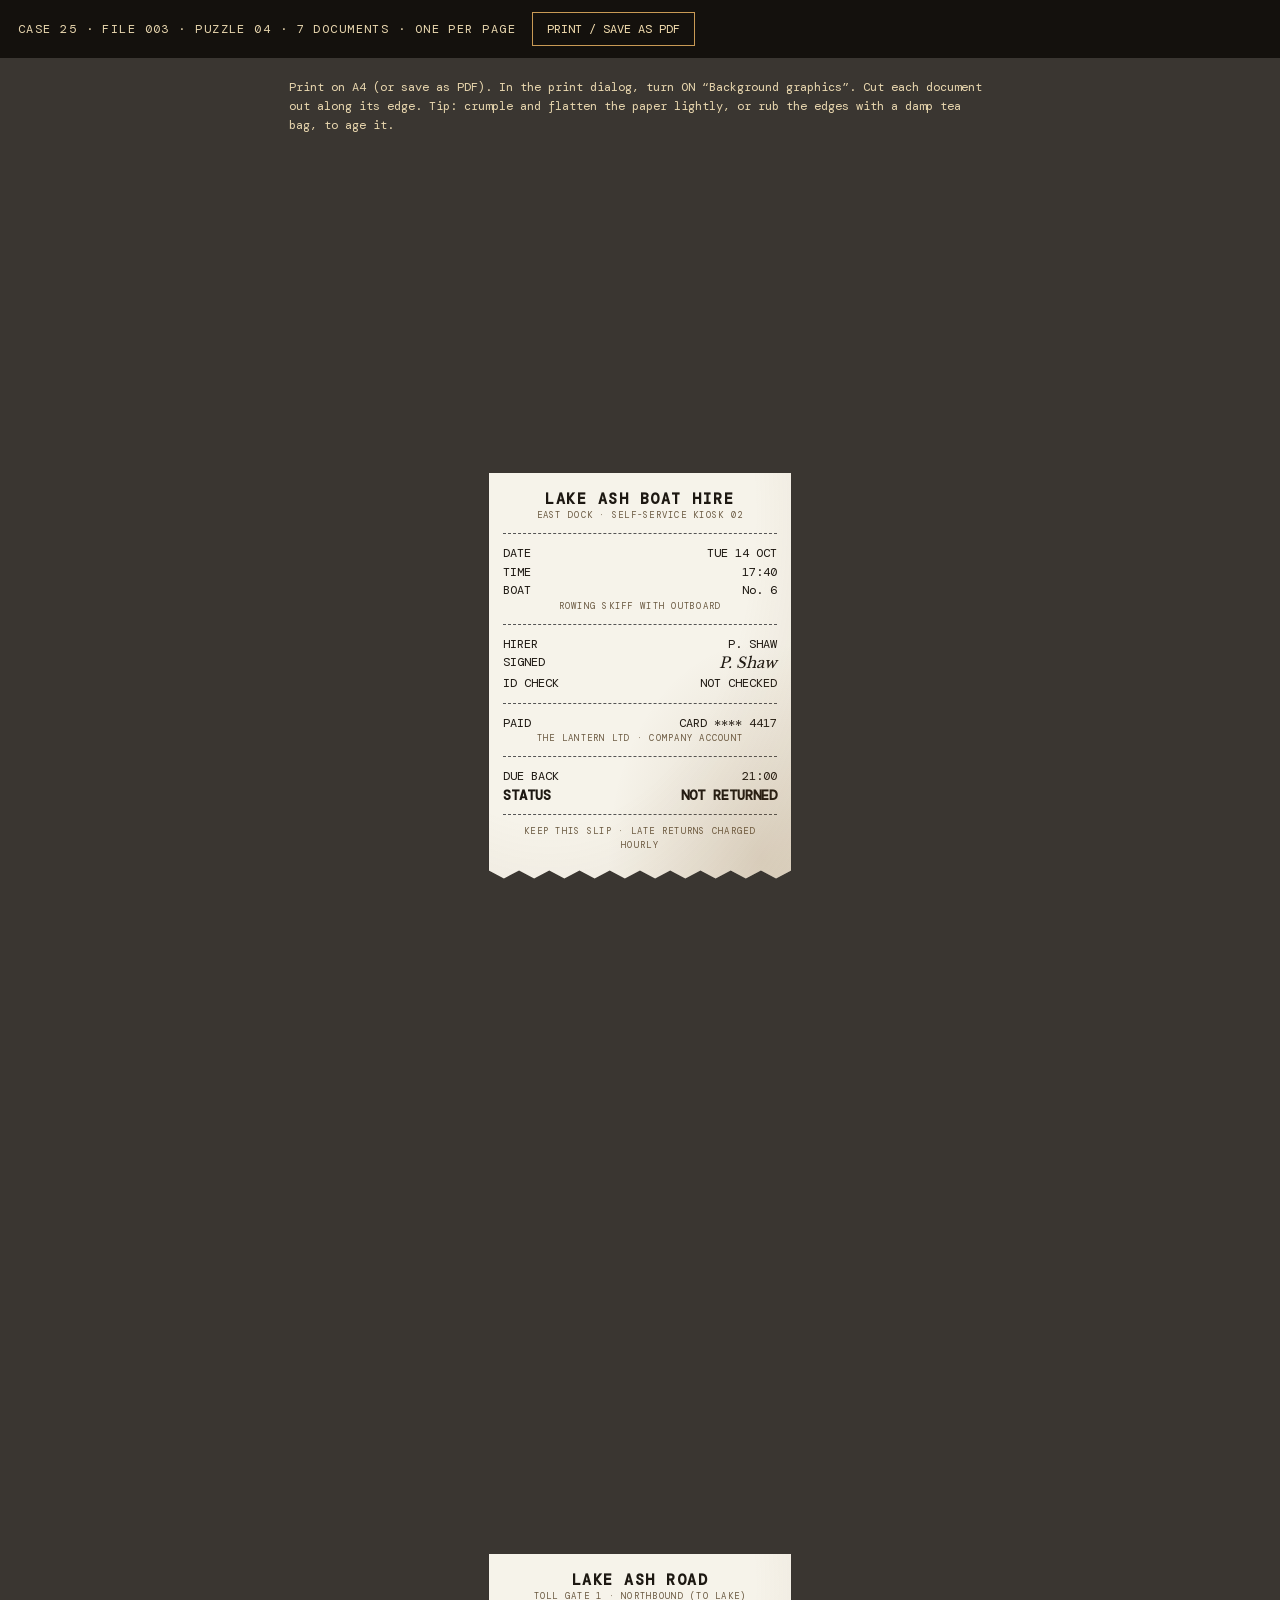
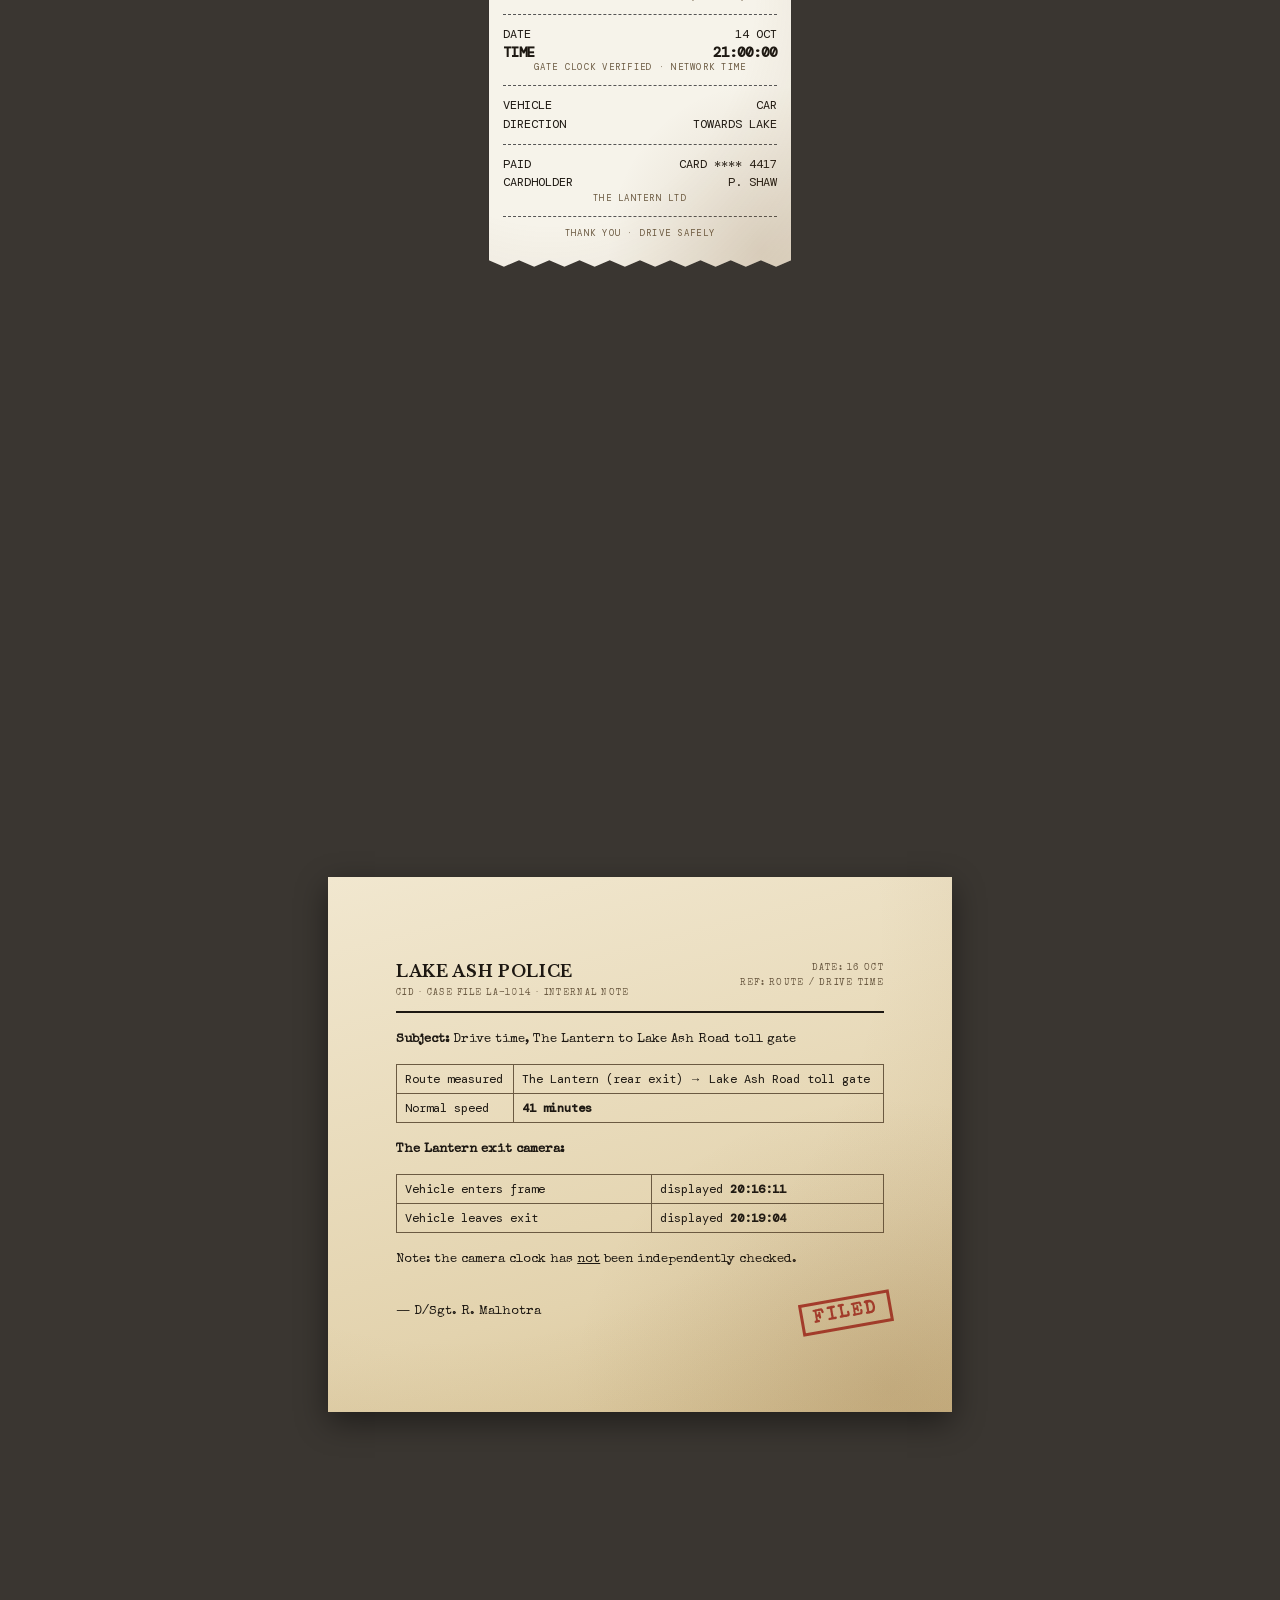
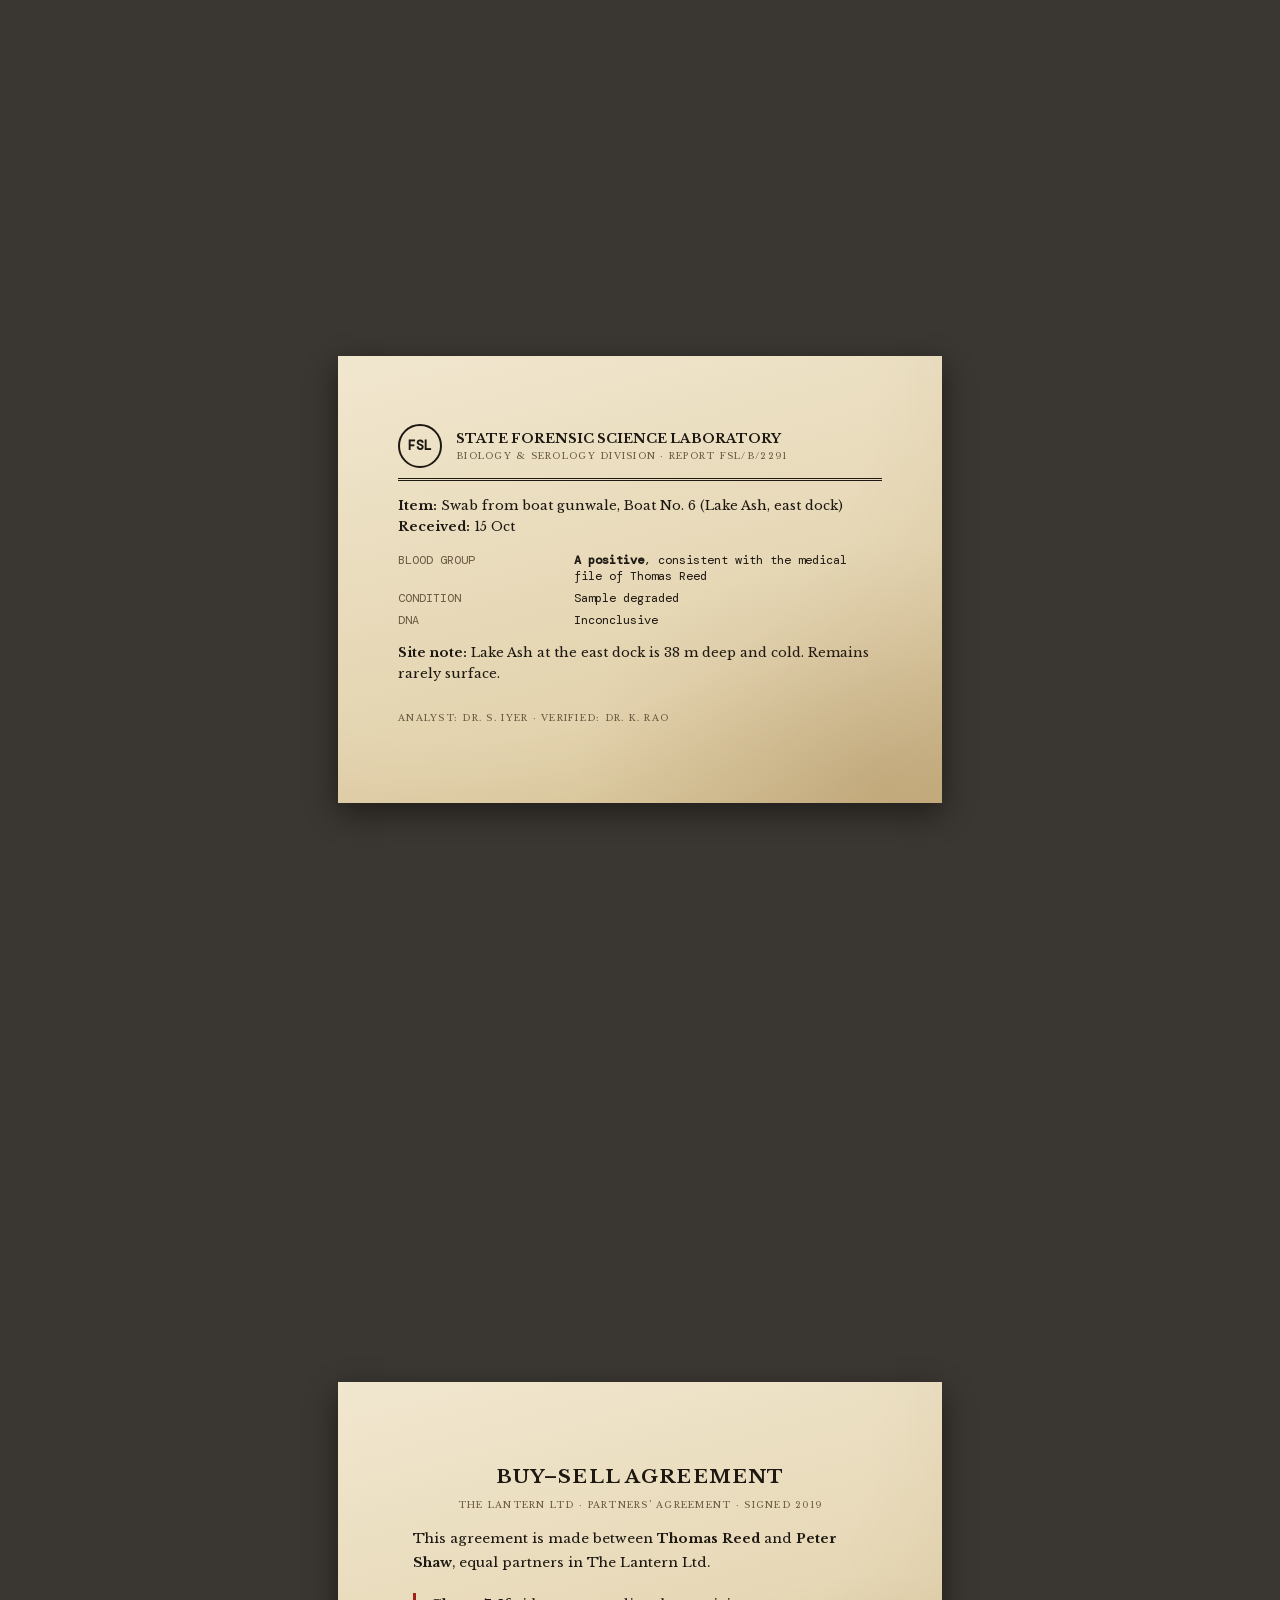
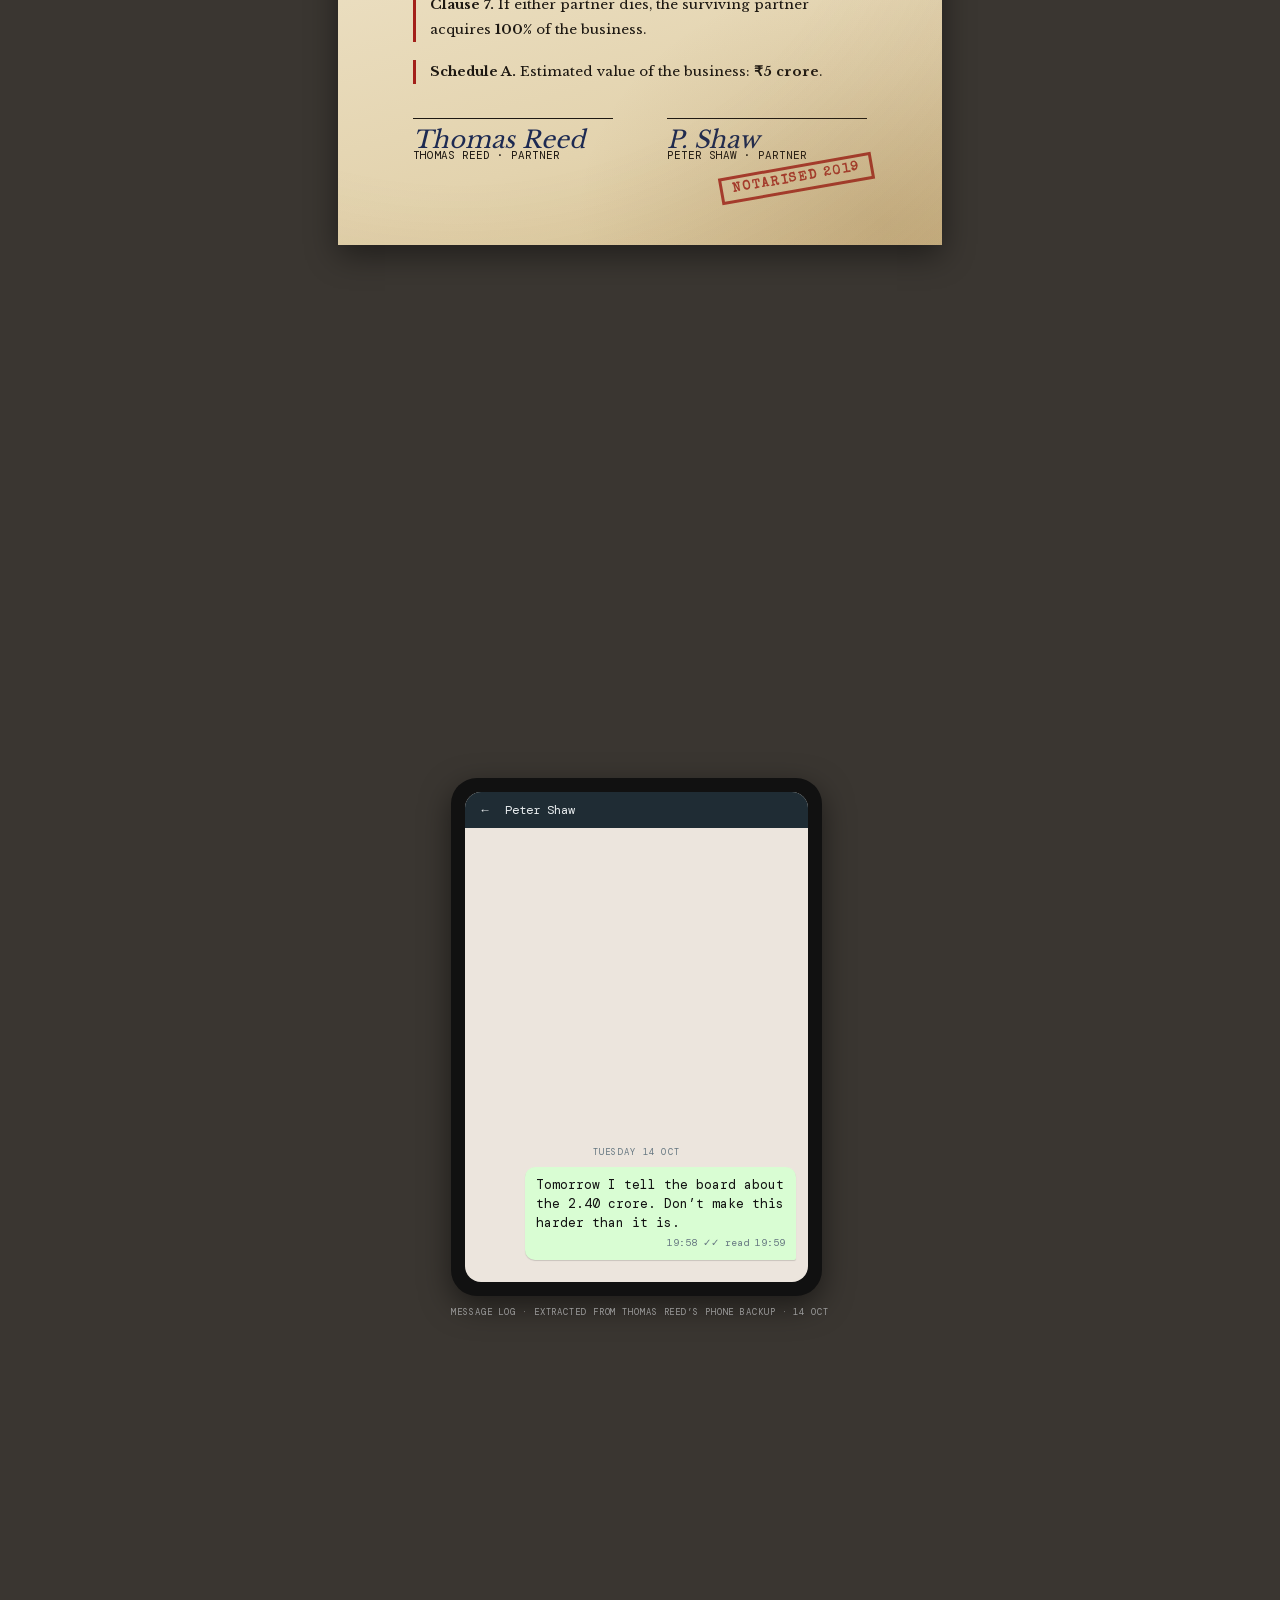
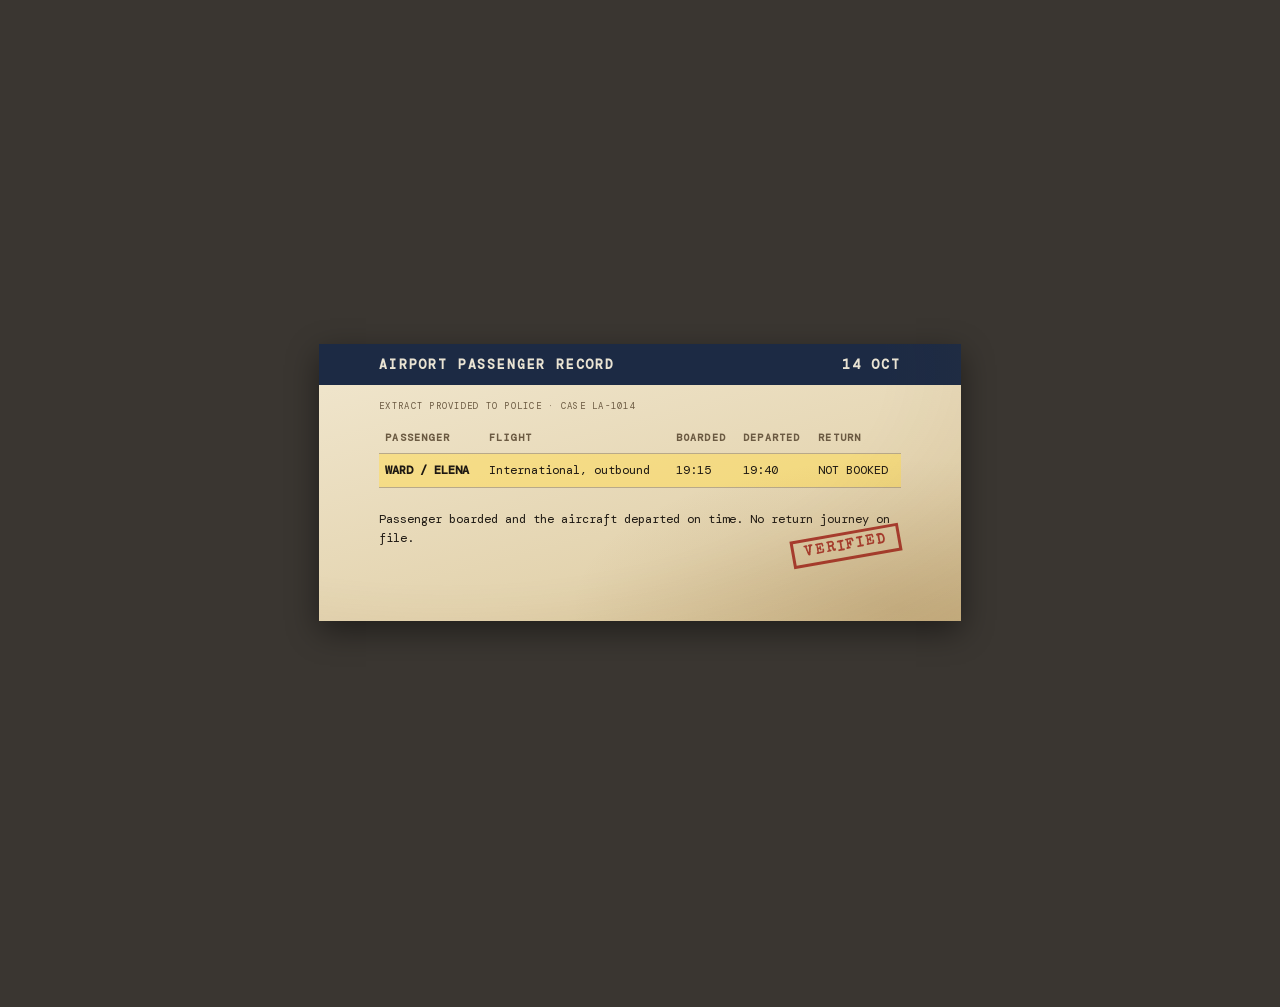
==== print/puzzle4-documents.html @ 9e9d86aa "Printable Puzzle 4 documents Co-Authored-By: Claude Opus 5.5 <noreply@anthropic.com>" ====
<!doctype html>
<html lang="en"><head><meta charset="utf-8"><meta name="viewport" content="width=device-width,initial-scale=1">
<title>Puzzle 4 Documents</title>
<link rel="stylesheet" href="../assets/fonts/fonts.css">
<style>
@page{size:A4;margin:12mm}
*{box-sizing:border-box}
html,body{margin:0;background:#3a3631;-webkit-print-color-adjust:exact;print-color-adjust:exact}
body{font-family:'DM Mono',monospace;color:#1d1812}
.bar{position:sticky;top:0;z-index:5;padding:12px 18px;background:#14110d;color:#e8d6ae;font:12px 'DM Mono';letter-spacing:.12em;display:flex;gap:16px;align-items:center;flex-wrap:wrap}
.bar button{padding:8px 14px;border:1px solid #c99a55;background:none;color:#f2dcae;font:inherit;cursor:pointer}
.page{width:186mm;min-height:270mm;margin:14px auto;display:grid;place-items:center;page-break-after:always;break-after:page}
.paper{position:relative;background:linear-gradient(165deg,#f1e7cf,#e3d3ae 70%,#d8c497);box-shadow:0 10px 30px rgba(0,0,0,.45);color:#1d1812}
.paper:after{content:'';position:absolute;inset:0;pointer-events:none;background:radial-gradient(ellipse at 20% 10%,transparent 60%,rgba(120,80,30,.12)),radial-gradient(ellipse at 90% 95%,rgba(110,70,20,.15),transparent 40%)}
.stamp{position:absolute;border:3px solid #a3201a;color:#a3201a;font:700 18px 'Special Elite';letter-spacing:.14em;padding:4px 10px;transform:rotate(-10deg);opacity:.85}
.tiny{font-size:9px;letter-spacing:.14em;color:#6b5a42}
/* 1 boat hire: thermal kiosk receipt */
.thermal{width:80mm;padding:16px 14px 26px;background:#f6f3ea;font:12px/1.55 'DM Mono';clip-path:polygon(0 0,100% 0,100% 98%,95% 100%,90% 98%,85% 100%,80% 98%,75% 100%,70% 98%,65% 100%,60% 98%,55% 100%,50% 98%,45% 100%,40% 98%,35% 100%,30% 98%,25% 100%,20% 98%,15% 100%,10% 98%,5% 100%,0 98%)}
.thermal h2{margin:0;text-align:center;font:700 15px 'DM Mono';letter-spacing:.1em}
.thermal .c{text-align:center}.thermal hr{border:0;border-top:1px dashed #555;margin:10px 0}
.thermal .row{display:flex;justify-content:space-between;gap:10px}.thermal .big{font:700 14px 'DM Mono'}
/* 3 police note */
.memo{width:165mm;padding:22mm 18mm 20mm;font:13px/1.7 'Special Elite'}
.memo header{display:flex;justify-content:space-between;align-items:flex-start;border-bottom:2px solid #1d1812;padding-bottom:10px;margin-bottom:16px}
.memo header b{font:700 16px 'Libre Baskerville';letter-spacing:.04em}
.memo table{width:100%;border-collapse:collapse;margin:10px 0 16px;font:12px 'DM Mono'}
.memo td{border:1px solid #6b5a42;padding:6px 8px}
/* 4 lab */
.lab{width:160mm;padding:18mm 16mm;font:13px/1.65 'Libre Baskerville'}
.lab .head{display:flex;gap:14px;align-items:center;border-bottom:3px double #1d1812;padding-bottom:10px;margin-bottom:14px}
.lab .logo{width:44px;height:44px;border-radius:50%;border:2px solid #1d1812;display:grid;place-items:center;font:700 13px 'DM Mono'}
.lab dl{display:grid;grid-template-columns:44mm 1fr;gap:6px 10px;margin:14px 0;font:12px 'DM Mono'}
.lab dt{color:#6b5a42}.lab dd{margin:0}
/* 5 agreement */
.legal{width:160mm;padding:22mm 20mm;font:13.5px/1.8 'Libre Baskerville'}
.legal h1{text-align:center;font:700 19px 'Libre Baskerville';letter-spacing:.06em;margin:0 0 4px}
.legal .clause{margin:18px 0;padding-left:14px;border-left:3px solid #a3201a}
.legal .sig{display:flex;justify-content:space-between;margin-top:34px}
.legal .sig>div{width:44%;border-top:1px solid #1d1812;padding-top:6px;font:11px 'DM Mono'}
.legal .hand{font:italic 24px 'Libre Baskerville';color:#1d2a52;margin-bottom:-6px}
/* 6 message log */
.phone{width:98mm;padding:14px;background:#111;border-radius:26px;box-shadow:0 10px 30px rgba(0,0,0,.5)}
.screen{background:#ece5dd;border-radius:16px;overflow:hidden;font:13px/1.45 'DM Mono';color:#111}
.screen .top{background:#1f2c34;color:#e9edef;padding:10px 14px;font:12px 'DM Mono'}
.screen .chat{padding:16px 12px 22px;min-height:120mm;display:flex;flex-direction:column;justify-content:flex-end;gap:8px}
.bubble{align-self:flex-end;max-width:85%;background:#d9fdd3;padding:9px 11px;border-radius:10px 10px 2px 10px;box-shadow:0 1px 1px rgba(0,0,0,.15)}
.bubble small{display:block;text-align:right;color:#667781;font-size:10px;margin-top:4px}
.export{margin-top:10px;color:#9a9a9a;font:9px 'DM Mono';text-align:center;letter-spacing:.1em}
/* 7 travel */
.manifest{width:170mm;padding:16mm;font:12px/1.6 'DM Mono'}
.manifest header{display:flex;justify-content:space-between;align-items:center;background:#1c2a44;color:#e9e3d3;margin:-16mm -16mm 14px;padding:12px 16mm;font:700 13px 'DM Mono';letter-spacing:.14em}
.manifest table{width:100%;border-collapse:collapse}
.manifest th,.manifest td{text-align:left;padding:7px 6px;border-bottom:1px solid #b8a98a}
.manifest th{font-size:10px;letter-spacing:.12em;color:#6b5a42}
.hl{background:rgba(255,220,90,.55)}
.note{margin:20px auto 30px;width:186mm;color:#e8d6ae;font:12px/1.6 'DM Mono'}
@media print{.bar,.note{display:none}body{background:none}.page{margin:0;min-height:auto;height:270mm}.paper{box-shadow:none;outline:1px solid #cdbb90}.phone{box-shadow:none}}
</style></head><body>
<div class="bar">CASE 25 · FILE 003 · PUZZLE 04 · 7 DOCUMENTS · ONE PER PAGE <button onclick="print()">PRINT / SAVE AS PDF</button></div>
<p class="note">Print on A4 (or save as PDF). In the print dialog, turn ON “Background graphics”. Cut each document out along its edge. Tip: crumple and flatten the paper lightly, or rub the edges with a damp tea bag, to age it.</p>

<!-- 1 -->
<section class="page"><div class="paper thermal">
<h2>LAKE ASH BOAT HIRE</h2><div class="c tiny">EAST DOCK · SELF-SERVICE KIOSK 02</div><hr>
<div class="row"><span>DATE</span><span>TUE 14 OCT</span></div><div class="row"><span>TIME</span><span>17:40</span></div>
<div class="row"><span>BOAT</span><span>No. 6</span></div><div class="c tiny">ROWING SKIFF WITH OUTBOARD</div><hr>
<div class="row"><span>HIRER</span><span>P. SHAW</span></div><div class="row"><span>SIGNED</span><span><i style="font:italic 15px 'Libre Baskerville'">P. Shaw</i></span></div>
<div class="row"><span>ID CHECK</span><span>NOT CHECKED</span></div><hr>
<div class="row"><span>PAID</span><span>CARD **** 4417</span></div><div class="c tiny">THE LANTERN LTD · COMPANY ACCOUNT</div><hr>
<div class="row"><span>DUE BACK</span><span>21:00</span></div>
<div class="row big"><span>STATUS</span><span>NOT RETURNED</span></div><hr>
<div class="c tiny">KEEP THIS SLIP · LATE RETURNS CHARGED HOURLY</div>
</div></section>

<!-- 2 -->
<section class="page"><div class="paper thermal">
<h2>LAKE ASH ROAD</h2><div class="c tiny">TOLL GATE 1 · NORTHBOUND (TO LAKE)</div><hr>
<div class="row"><span>DATE</span><span>14 OCT</span></div><div class="row big"><span>TIME</span><span>21:00:00</span></div>
<div class="c tiny">GATE CLOCK VERIFIED · NETWORK TIME</div><hr>
<div class="row"><span>VEHICLE</span><span>CAR</span></div><div class="row"><span>DIRECTION</span><span>TOWARDS LAKE</span></div><hr>
<div class="row"><span>PAID</span><span>CARD **** 4417</span></div><div class="row"><span>CARDHOLDER</span><span>P. SHAW</span></div><div class="c tiny">THE LANTERN LTD</div><hr>
<div class="c tiny">THANK YOU · DRIVE SAFELY</div>
</div></section>

<!-- 3 -->
<section class="page"><div class="paper memo">
<header><div><b>LAKE ASH POLICE</b><div class="tiny">CID · CASE FILE LA-1014 · INTERNAL NOTE</div></div><div class="tiny" style="text-align:right">DATE: 16 OCT<br>REF: ROUTE / DRIVE TIME</div></header>
<p><b>Subject:</b> Drive time, The Lantern to Lake Ash Road toll gate</p>
<table><tr><td>Route measured</td><td>The Lantern (rear exit) → Lake Ash Road toll gate</td></tr><tr><td>Normal speed</td><td><b>41 minutes</b></td></tr></table>
<p><b>The Lantern exit camera:</b></p>
<table><tr><td>Vehicle enters frame</td><td>displayed <b>20:16:11</b></td></tr><tr><td>Vehicle leaves exit</td><td>displayed <b>20:19:04</b></td></tr></table>
<p>Note: the camera clock has <u>not</u> been independently checked.</p>
<p style="margin-top:30px">— D/Sgt. R. Malhotra</p>
<div class="stamp" style="right:16mm;bottom:22mm">FILED</div>
</div></section>

<!-- 4 -->
<section class="page"><div class="paper lab">
<div class="head"><div class="logo">FSL</div><div><b>STATE FORENSIC SCIENCE LABORATORY</b><div class="tiny">BIOLOGY &amp; SEROLOGY DIVISION · REPORT FSL/B/2291</div></div></div>
<p><b>Item:</b> Swab from boat gunwale, Boat No. 6 (Lake Ash, east dock)<br><b>Received:</b> 15 Oct</p>
<dl><dt>BLOOD GROUP</dt><dd><b>A positive</b>, consistent with the medical file of Thomas Reed</dd><dt>CONDITION</dt><dd>Sample degraded</dd><dt>DNA</dt><dd>Inconclusive</dd></dl>
<p><b>Site note:</b> Lake Ash at the east dock is 38 m deep and cold. Remains rarely surface.</p>
<p style="margin-top:26px" class="tiny">ANALYST: DR. S. IYER · VERIFIED: DR. K. RAO</p>
</div></section>

<!-- 5 -->
<section class="page"><div class="paper legal">
<h1>BUY–SELL AGREEMENT</h1><p style="text-align:center" class="tiny">THE LANTERN LTD · PARTNERS’ AGREEMENT · SIGNED 2019</p>
<p>This agreement is made between <b>Thomas Reed</b> and <b>Peter Shaw</b>, equal partners in The Lantern Ltd.</p>
<div class="clause"><b>Clause 7.</b> If either partner dies, the surviving partner acquires <b>100%</b> of the business.</div>
<div class="clause"><b>Schedule A.</b> Estimated value of the business: <b>₹5 crore</b>.</div>
<div class="sig"><div><div class="hand">Thomas Reed</div>THOMAS REED · PARTNER</div><div><div class="hand">P. Shaw</div>PETER SHAW · PARTNER</div></div>
<div class="stamp" style="right:18mm;bottom:14mm;font-size:13px">NOTARISED 2019</div>
</div></section>

<!-- 6 -->
<section class="page"><div>
<div class="phone"><div class="screen"><div class="top">← &nbsp;Peter Shaw</div><div class="chat">
<div class="tiny" style="text-align:center;color:#667781">TUESDAY 14 OCT</div>
<div class="bubble">Tomorrow I tell the board about the 2.40 crore. Don’t make this harder than it is.<small>19:58 ✓✓ read 19:59</small></div>
</div></div></div>
<div class="export">MESSAGE LOG · EXTRACTED FROM THOMAS REED’S PHONE BACKUP · 14 OCT</div>
</div></section>

<!-- 7 -->
<section class="page"><div class="paper manifest">
<header><span>AIRPORT PASSENGER RECORD</span><span>14 OCT</span></header>
<p class="tiny">EXTRACT PROVIDED TO POLICE · CASE LA-1014</p>
<table><tr><th>PASSENGER</th><th>FLIGHT</th><th>BOARDED</th><th>DEPARTED</th><th>RETURN</th></tr>
<tr class="hl"><td><b>WARD / ELENA</b></td><td>International, outbound</td><td>19:15</td><td>19:40</td><td>NOT BOOKED</td></tr></table>
<p style="margin-top:22px">Passenger boarded and the aircraft departed on time. No return journey on file.</p>
<div class="stamp" style="right:16mm;bottom:16mm;font-size:14px">VERIFIED</div>
</div></section>
</body></html>
---- assets/fonts/fonts.css ----
@font-face {
  font-family: 'DM Mono';
  font-style: normal;
  font-weight: 400;
  font-display: swap;
  src: url([data-uri]) format('woff2');
  unicode-range: U+0100-02BA, U+02BD-02C5, U+02C7-02CC, U+02CE-02D7, U+02DD-02FF, U+0304, U+0308, U+0329, U+1D00-1DBF, U+1E00-1E9F, U+1EF2-1EFF, U+2020, U+20A0-20AB, U+20AD-20C4, U+2113, U+2C60-2C7F, U+A720-A7FF;
}
@font-face {
  font-family: 'DM Mono';
  font-style: normal;
  font-weight: 400;
  font-display: swap;
  src: url([data-uri]) format('woff2');
  unicode-range: U+0000-00FF, U+0131, U+0152-0153, U+02BB-02BC, U+02C6, U+02DA, U+02DC, U+0304, U+0308, U+0329, U+2000-206F, U+20AC, U+2122, U+2191, U+2193, U+2212, U+2215, U+FEFF, U+FFFD;
}
@font-face {
  font-family: 'DM Mono';
  font-style: normal;
  font-weight: 500;
  font-display: swap;
  src: url([data-uri]) format('woff2');
  unicode-range: U+0100-02BA, U+02BD-02C5, U+02C7-02CC, U+02CE-02D7, U+02DD-02FF, U+0304, U+0308, U+0329, U+1D00-1DBF, U+1E00-1E9F, U+1EF2-1EFF, U+2020, U+20A0-20AB, U+20AD-20C4, U+2113, U+2C60-2C7F, U+A720-A7FF;
}
@font-face {
  font-family: 'DM Mono';
  font-style: normal;
  font-weight: 500;
  font-display: swap;
  src: url([data-uri]) format('woff2');
  unicode-range: U+0000-00FF, U+0131, U+0152-0153, U+02BB-02BC, U+02C6, U+02DA, U+02DC, U+0304, U+0308, U+0329, U+2000-206F, U+20AC, U+2122, U+2191, U+2193, U+2212, U+2215, U+FEFF, U+FFFD;
}
@font-face {
  font-family: 'Libre Baskerville';
  font-style: normal;
  font-weight: 400;
  font-display: swap;
  src: url([data-uri]) format('woff2');
  unicode-range: U+0100-02BA, U+02BD-02C5, U+02C7-02CC, U+02CE-02D7, U+02DD-02FF, U+0304, U+0308, U+0329, U+1D00-1DBF, U+1E00-1E9F, U+1EF2-1EFF, U+2020, U+20A0-20AB, U+20AD-20C4, U+2113, U+2C60-2C7F, U+A720-A7FF;
}
@font-face {
  font-family: 'Libre Baskerville';
  font-style: normal;
  font-weight: 400;
  font-display: swap;
  src: url([data-uri]) format('woff2');
  unicode-range: U+0000-00FF, U+0131, U+0152-0153, U+02BB-02BC, U+02C6, U+02DA, U+02DC, U+0304, U+0308, U+0329, U+2000-206F, U+20AC, U+2122, U+2191, U+2193, U+2212, U+2215, U+FEFF, U+FFFD;
}
@font-face {
  font-family: 'Libre Baskerville';
  font-style: normal;
  font-weight: 700;
  font-display: swap;
  src: url([data-uri]) format('woff2');
  unicode-range: U+0100-02BA, U+02BD-02C5, U+02C7-02CC, U+02CE-02D7, U+02DD-02FF, U+0304, U+0308, U+0329, U+1D00-1DBF, U+1E00-1E9F, U+1EF2-1EFF, U+2020, U+20A0-20AB, U+20AD-20C4, U+2113, U+2C60-2C7F, U+A720-A7FF;
}
@font-face {
  font-family: 'Libre Baskerville';
  font-style: normal;
  font-weight: 700;
  font-display: swap;
  src: url([data-uri]) format('woff2');
  unicode-range: U+0000-00FF, U+0131, U+0152-0153, U+02BB-02BC, U+02C6, U+02DA, U+02DC, U+0304, U+0308, U+0329, U+2000-206F, U+20AC, U+2122, U+2191, U+2193, U+2212, U+2215, U+FEFF, U+FFFD;
}
@font-face {
  font-family: 'Special Elite';
  font-style: normal;
  font-weight: 400;
  font-display: swap;
  src: url([data-uri]) format('woff2');
  unicode-range: U+0100-02BA, U+02BD-02C5, U+02C7-02CC, U+02CE-02D7, U+02DD-02FF, U+0304, U+0308, U+0329, U+1D00-1DBF, U+1E00-1E9F, U+1EF2-1EFF, U+2020, U+20A0-20AB, U+20AD-20C4, U+2113, U+2C60-2C7F, U+A720-A7FF;
}
@font-face {
  font-family: 'Special Elite';
  font-style: normal;
  font-weight: 400;
  font-display: swap;
  src: url([data-uri]) format('woff2');
  unicode-range: U+0000-00FF, U+0131, U+0152-0153, U+02BB-02BC, U+02C6, U+02DA, U+02DC, U+0304, U+0308, U+0329, U+2000-206F, U+20AC, U+2122, U+2191, U+2193, U+2212, U+2215, U+FEFF, U+FFFD;
}
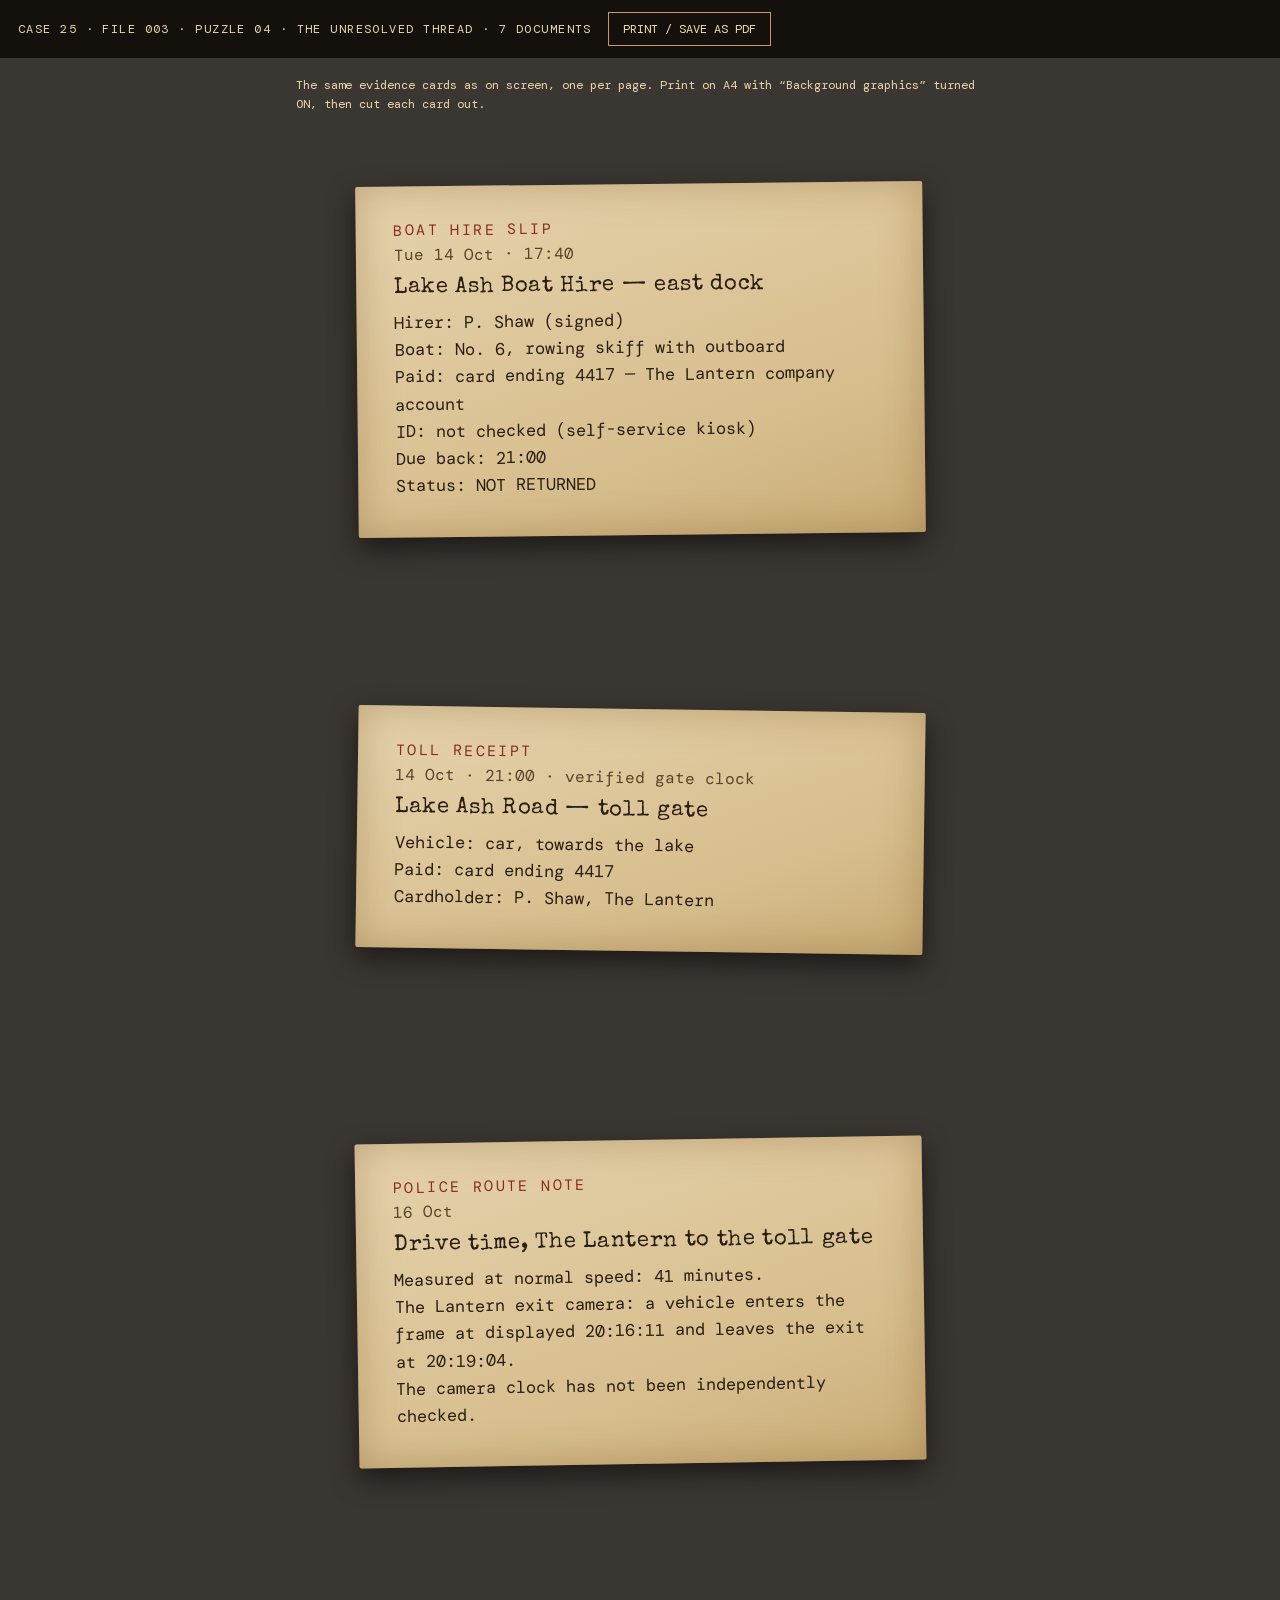
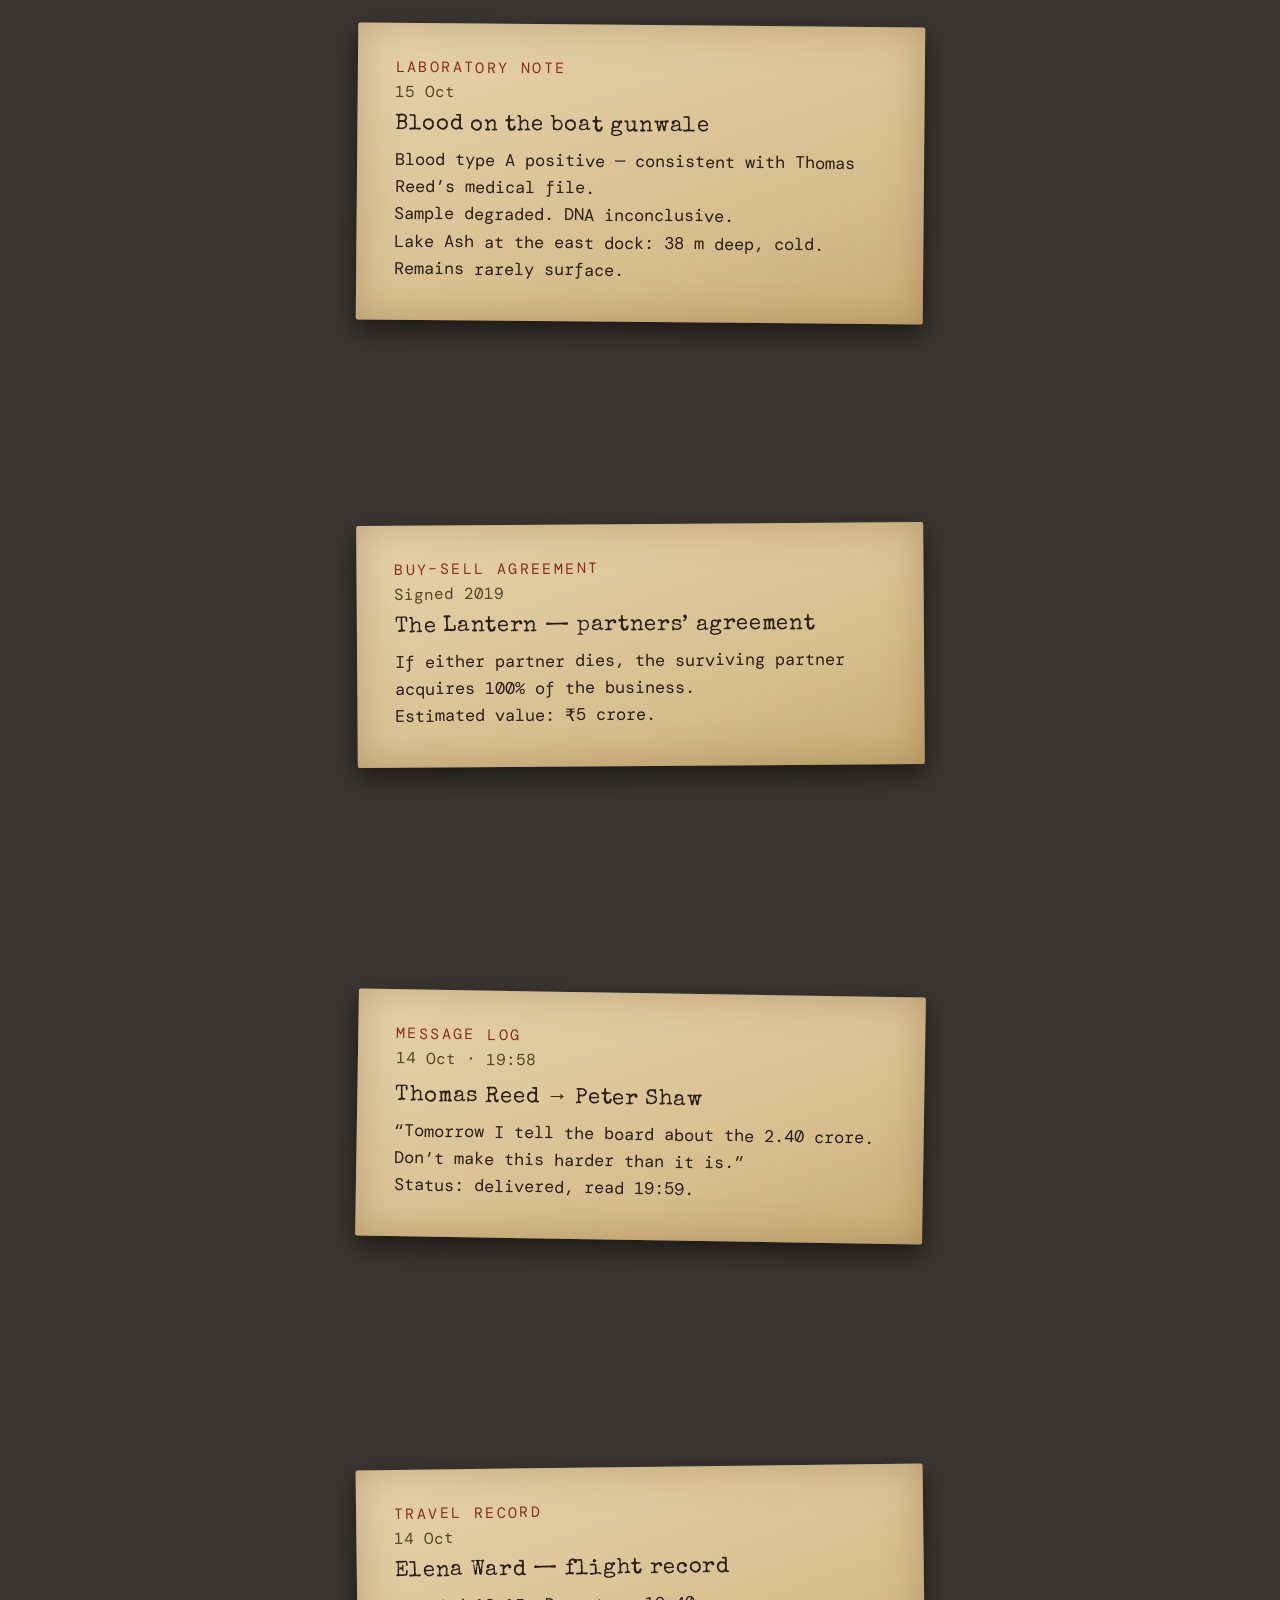
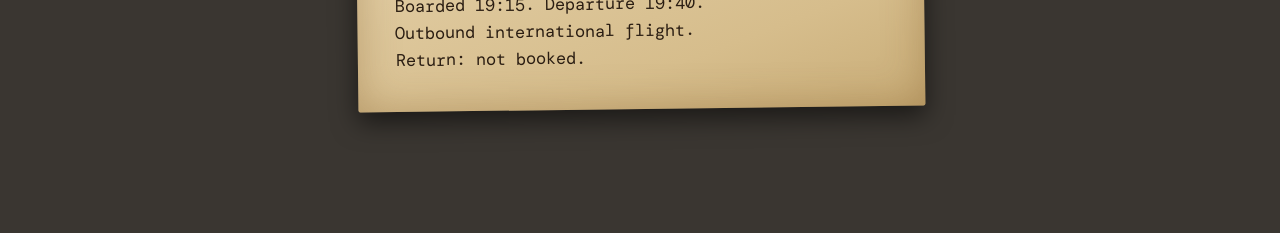
==== commit 73f335f7: "Puzzle 4 print documents in the game's evidence-card design Co-Authored-By: Claude Opus 5.5 <noreply" ====
--- a/print/puzzle4-documents.html
+++ b/print/puzzle4-documents.html
@@ -3,132 +3,44 @@
 <title>Puzzle 4 Documents</title>
 <link rel="stylesheet" href="../assets/fonts/fonts.css">
 <style>
-@page{size:A4;margin:12mm}
+:root{--mono:'DM Mono',monospace;--type:'Special Elite',serif}
+@page{size:A4;margin:14mm}
 *{box-sizing:border-box}
 html,body{margin:0;background:#3a3631;-webkit-print-color-adjust:exact;print-color-adjust:exact}
-body{font-family:'DM Mono',monospace;color:#1d1812}
-.bar{position:sticky;top:0;z-index:5;padding:12px 18px;background:#14110d;color:#e8d6ae;font:12px 'DM Mono';letter-spacing:.12em;display:flex;gap:16px;align-items:center;flex-wrap:wrap}
+.bar{position:sticky;top:0;z-index:5;padding:12px 18px;background:#14110d;color:#e8d6ae;font:12px var(--mono);letter-spacing:.12em;display:flex;gap:16px;align-items:center;flex-wrap:wrap}
 .bar button{padding:8px 14px;border:1px solid #c99a55;background:none;color:#f2dcae;font:inherit;cursor:pointer}
-.page{width:186mm;min-height:270mm;margin:14px auto;display:grid;place-items:center;page-break-after:always;break-after:page}
-.paper{position:relative;background:linear-gradient(165deg,#f1e7cf,#e3d3ae 70%,#d8c497);box-shadow:0 10px 30px rgba(0,0,0,.45);color:#1d1812}
-.paper:after{content:'';position:absolute;inset:0;pointer-events:none;background:radial-gradient(ellipse at 20% 10%,transparent 60%,rgba(120,80,30,.12)),radial-gradient(ellipse at 90% 95%,rgba(110,70,20,.15),transparent 40%)}
-.stamp{position:absolute;border:3px solid #a3201a;color:#a3201a;font:700 18px 'Special Elite';letter-spacing:.14em;padding:4px 10px;transform:rotate(-10deg);opacity:.85}
-.tiny{font-size:9px;letter-spacing:.14em;color:#6b5a42}
-/* 1 boat hire: thermal kiosk receipt */
-.thermal{width:80mm;padding:16px 14px 26px;background:#f6f3ea;font:12px/1.55 'DM Mono';clip-path:polygon(0 0,100% 0,100% 98%,95% 100%,90% 98%,85% 100%,80% 98%,75% 100%,70% 98%,65% 100%,60% 98%,55% 100%,50% 98%,45% 100%,40% 98%,35% 100%,30% 98%,25% 100%,20% 98%,15% 100%,10% 98%,5% 100%,0 98%)}
-.thermal h2{margin:0;text-align:center;font:700 15px 'DM Mono';letter-spacing:.1em}
-.thermal .c{text-align:center}.thermal hr{border:0;border-top:1px dashed #555;margin:10px 0}
-.thermal .row{display:flex;justify-content:space-between;gap:10px}.thermal .big{font:700 14px 'DM Mono'}
-/* 3 police note */
-.memo{width:165mm;padding:22mm 18mm 20mm;font:13px/1.7 'Special Elite'}
-.memo header{display:flex;justify-content:space-between;align-items:flex-start;border-bottom:2px solid #1d1812;padding-bottom:10px;margin-bottom:16px}
-.memo header b{font:700 16px 'Libre Baskerville';letter-spacing:.04em}
-.memo table{width:100%;border-collapse:collapse;margin:10px 0 16px;font:12px 'DM Mono'}
-.memo td{border:1px solid #6b5a42;padding:6px 8px}
-/* 4 lab */
-.lab{width:160mm;padding:18mm 16mm;font:13px/1.65 'Libre Baskerville'}
-.lab .head{display:flex;gap:14px;align-items:center;border-bottom:3px double #1d1812;padding-bottom:10px;margin-bottom:14px}
-.lab .logo{width:44px;height:44px;border-radius:50%;border:2px solid #1d1812;display:grid;place-items:center;font:700 13px 'DM Mono'}
-.lab dl{display:grid;grid-template-columns:44mm 1fr;gap:6px 10px;margin:14px 0;font:12px 'DM Mono'}
-.lab dt{color:#6b5a42}.lab dd{margin:0}
-/* 5 agreement */
-.legal{width:160mm;padding:22mm 20mm;font:13.5px/1.8 'Libre Baskerville'}
-.legal h1{text-align:center;font:700 19px 'Libre Baskerville';letter-spacing:.06em;margin:0 0 4px}
-.legal .clause{margin:18px 0;padding-left:14px;border-left:3px solid #a3201a}
-.legal .sig{display:flex;justify-content:space-between;margin-top:34px}
-.legal .sig>div{width:44%;border-top:1px solid #1d1812;padding-top:6px;font:11px 'DM Mono'}
-.legal .hand{font:italic 24px 'Libre Baskerville';color:#1d2a52;margin-bottom:-6px}
-/* 6 message log */
-.phone{width:98mm;padding:14px;background:#111;border-radius:26px;box-shadow:0 10px 30px rgba(0,0,0,.5)}
-.screen{background:#ece5dd;border-radius:16px;overflow:hidden;font:13px/1.45 'DM Mono';color:#111}
-.screen .top{background:#1f2c34;color:#e9edef;padding:10px 14px;font:12px 'DM Mono'}
-.screen .chat{padding:16px 12px 22px;min-height:120mm;display:flex;flex-direction:column;justify-content:flex-end;gap:8px}
-.bubble{align-self:flex-end;max-width:85%;background:#d9fdd3;padding:9px 11px;border-radius:10px 10px 2px 10px;box-shadow:0 1px 1px rgba(0,0,0,.15)}
-.bubble small{display:block;text-align:right;color:#667781;font-size:10px;margin-top:4px}
-.export{margin-top:10px;color:#9a9a9a;font:9px 'DM Mono';text-align:center;letter-spacing:.1em}
-/* 7 travel */
-.manifest{width:170mm;padding:16mm;font:12px/1.6 'DM Mono'}
-.manifest header{display:flex;justify-content:space-between;align-items:center;background:#1c2a44;color:#e9e3d3;margin:-16mm -16mm 14px;padding:12px 16mm;font:700 13px 'DM Mono';letter-spacing:.14em}
-.manifest table{width:100%;border-collapse:collapse}
-.manifest th,.manifest td{text-align:left;padding:7px 6px;border-bottom:1px solid #b8a98a}
-.manifest th{font-size:10px;letter-spacing:.12em;color:#6b5a42}
-.hl{background:rgba(255,220,90,.55)}
-.note{margin:20px auto 30px;width:186mm;color:#e8d6ae;font:12px/1.6 'DM Mono'}
-@media print{.bar,.note{display:none}body{background:none}.page{margin:0;min-height:auto;height:270mm}.paper{box-shadow:none;outline:1px solid #cdbb90}.phone{box-shadow:none}}
+.note{margin:18px auto;width:182mm;color:#e8d6ae;font:12px/1.6 var(--mono)}
+.page{width:182mm;min-height:120mm;margin:18px auto;display:grid;place-items:center;break-after:page;page-break-after:always}
+/* the same paper card as the game's evidence documents, drawn at print size */
+.f4-doc{position:relative;width:150mm;padding:9mm 10mm 10mm;border-radius:2px;background:linear-gradient(160deg,#e6d3ad,#d6bd8c 70%,#c9ad78);color:#2a1d12;box-shadow:0 10px 26px rgba(0,0,0,.55),inset 0 0 40px rgba(120,80,30,.35);transform:rotate(var(--r,0deg))}
+.f4-doc small{display:block;color:#8a2a20;font:15px var(--mono);letter-spacing:.16em}
+.f4-doc time{display:block;margin-top:4px;color:#5a4128;font:16px var(--mono)}
+.f4-doc h4{margin:12px 0 10px;font:22px var(--type);letter-spacing:.03em}
+.f4-doc p{margin:0;white-space:pre-line;font:17px/1.6 var(--mono)}
+@media print{.bar,.note{display:none}body{background:none}.page{margin:0 auto;min-height:0;height:255mm}.f4-doc{box-shadow:inset 0 0 40px rgba(120,80,30,.35)}}
 </style></head><body>
-<div class="bar">CASE 25 · FILE 003 · PUZZLE 04 · 7 DOCUMENTS · ONE PER PAGE <button onclick="print()">PRINT / SAVE AS PDF</button></div>
-<p class="note">Print on A4 (or save as PDF). In the print dialog, turn ON “Background graphics”. Cut each document out along its edge. Tip: crumple and flatten the paper lightly, or rub the edges with a damp tea bag, to age it.</p>
-
-<!-- 1 -->
-<section class="page"><div class="paper thermal">
-<h2>LAKE ASH BOAT HIRE</h2><div class="c tiny">EAST DOCK · SELF-SERVICE KIOSK 02</div><hr>
-<div class="row"><span>DATE</span><span>TUE 14 OCT</span></div><div class="row"><span>TIME</span><span>17:40</span></div>
-<div class="row"><span>BOAT</span><span>No. 6</span></div><div class="c tiny">ROWING SKIFF WITH OUTBOARD</div><hr>
-<div class="row"><span>HIRER</span><span>P. SHAW</span></div><div class="row"><span>SIGNED</span><span><i style="font:italic 15px 'Libre Baskerville'">P. Shaw</i></span></div>
-<div class="row"><span>ID CHECK</span><span>NOT CHECKED</span></div><hr>
-<div class="row"><span>PAID</span><span>CARD **** 4417</span></div><div class="c tiny">THE LANTERN LTD · COMPANY ACCOUNT</div><hr>
-<div class="row"><span>DUE BACK</span><span>21:00</span></div>
-<div class="row big"><span>STATUS</span><span>NOT RETURNED</span></div><hr>
-<div class="c tiny">KEEP THIS SLIP · LATE RETURNS CHARGED HOURLY</div>
-</div></section>
-
-<!-- 2 -->
-<section class="page"><div class="paper thermal">
-<h2>LAKE ASH ROAD</h2><div class="c tiny">TOLL GATE 1 · NORTHBOUND (TO LAKE)</div><hr>
-<div class="row"><span>DATE</span><span>14 OCT</span></div><div class="row big"><span>TIME</span><span>21:00:00</span></div>
-<div class="c tiny">GATE CLOCK VERIFIED · NETWORK TIME</div><hr>
-<div class="row"><span>VEHICLE</span><span>CAR</span></div><div class="row"><span>DIRECTION</span><span>TOWARDS LAKE</span></div><hr>
-<div class="row"><span>PAID</span><span>CARD **** 4417</span></div><div class="row"><span>CARDHOLDER</span><span>P. SHAW</span></div><div class="c tiny">THE LANTERN LTD</div><hr>
-<div class="c tiny">THANK YOU · DRIVE SAFELY</div>
-</div></section>
-
-<!-- 3 -->
-<section class="page"><div class="paper memo">
-<header><div><b>LAKE ASH POLICE</b><div class="tiny">CID · CASE FILE LA-1014 · INTERNAL NOTE</div></div><div class="tiny" style="text-align:right">DATE: 16 OCT<br>REF: ROUTE / DRIVE TIME</div></header>
-<p><b>Subject:</b> Drive time, The Lantern to Lake Ash Road toll gate</p>
-<table><tr><td>Route measured</td><td>The Lantern (rear exit) → Lake Ash Road toll gate</td></tr><tr><td>Normal speed</td><td><b>41 minutes</b></td></tr></table>
-<p><b>The Lantern exit camera:</b></p>
-<table><tr><td>Vehicle enters frame</td><td>displayed <b>20:16:11</b></td></tr><tr><td>Vehicle leaves exit</td><td>displayed <b>20:19:04</b></td></tr></table>
-<p>Note: the camera clock has <u>not</u> been independently checked.</p>
-<p style="margin-top:30px">— D/Sgt. R. Malhotra</p>
-<div class="stamp" style="right:16mm;bottom:22mm">FILED</div>
-</div></section>
-
-<!-- 4 -->
-<section class="page"><div class="paper lab">
-<div class="head"><div class="logo">FSL</div><div><b>STATE FORENSIC SCIENCE LABORATORY</b><div class="tiny">BIOLOGY &amp; SEROLOGY DIVISION · REPORT FSL/B/2291</div></div></div>
-<p><b>Item:</b> Swab from boat gunwale, Boat No. 6 (Lake Ash, east dock)<br><b>Received:</b> 15 Oct</p>
-<dl><dt>BLOOD GROUP</dt><dd><b>A positive</b>, consistent with the medical file of Thomas Reed</dd><dt>CONDITION</dt><dd>Sample degraded</dd><dt>DNA</dt><dd>Inconclusive</dd></dl>
-<p><b>Site note:</b> Lake Ash at the east dock is 38 m deep and cold. Remains rarely surface.</p>
-<p style="margin-top:26px" class="tiny">ANALYST: DR. S. IYER · VERIFIED: DR. K. RAO</p>
-</div></section>
-
-<!-- 5 -->
-<section class="page"><div class="paper legal">
-<h1>BUY–SELL AGREEMENT</h1><p style="text-align:center" class="tiny">THE LANTERN LTD · PARTNERS’ AGREEMENT · SIGNED 2019</p>
-<p>This agreement is made between <b>Thomas Reed</b> and <b>Peter Shaw</b>, equal partners in The Lantern Ltd.</p>
-<div class="clause"><b>Clause 7.</b> If either partner dies, the surviving partner acquires <b>100%</b> of the business.</div>
-<div class="clause"><b>Schedule A.</b> Estimated value of the business: <b>₹5 crore</b>.</div>
-<div class="sig"><div><div class="hand">Thomas Reed</div>THOMAS REED · PARTNER</div><div><div class="hand">P. Shaw</div>PETER SHAW · PARTNER</div></div>
-<div class="stamp" style="right:18mm;bottom:14mm;font-size:13px">NOTARISED 2019</div>
-</div></section>
-
-<!-- 6 -->
-<section class="page"><div>
-<div class="phone"><div class="screen"><div class="top">← &nbsp;Peter Shaw</div><div class="chat">
-<div class="tiny" style="text-align:center;color:#667781">TUESDAY 14 OCT</div>
-<div class="bubble">Tomorrow I tell the board about the 2.40 crore. Don’t make this harder than it is.<small>19:58 ✓✓ read 19:59</small></div>
-</div></div></div>
-<div class="export">MESSAGE LOG · EXTRACTED FROM THOMAS REED’S PHONE BACKUP · 14 OCT</div>
-</div></section>
-
-<!-- 7 -->
-<section class="page"><div class="paper manifest">
-<header><span>AIRPORT PASSENGER RECORD</span><span>14 OCT</span></header>
-<p class="tiny">EXTRACT PROVIDED TO POLICE · CASE LA-1014</p>
-<table><tr><th>PASSENGER</th><th>FLIGHT</th><th>BOARDED</th><th>DEPARTED</th><th>RETURN</th></tr>
-<tr class="hl"><td><b>WARD / ELENA</b></td><td>International, outbound</td><td>19:15</td><td>19:40</td><td>NOT BOOKED</td></tr></table>
-<p style="margin-top:22px">Passenger boarded and the aircraft departed on time. No return journey on file.</p>
-<div class="stamp" style="right:16mm;bottom:16mm;font-size:14px">VERIFIED</div>
-</div></section>
-</body></html>
+<div class="bar">CASE 25 · FILE 003 · PUZZLE 04 · THE UNRESOLVED THREAD · 7 DOCUMENTS <button onclick="print()">PRINT / SAVE AS PDF</button></div>
+<p class="note">The same evidence cards as on screen, one per page. Print on A4 with “Background graphics” turned ON, then cut each card out.</p>
+<section class="page"><article class="f4-doc" style="--r:-.6deg"><small>BOAT HIRE SLIP</small><time>Tue 14 Oct · 17:40</time><h4>Lake Ash Boat Hire — east dock</h4><p>Hirer: P. Shaw (signed)
+Boat: No. 6, rowing skiff with outboard
+Paid: card ending 4417 — The Lantern company account
+ID: not checked (self-service kiosk)
+Due back: 21:00
+Status: NOT RETURNED</p></article></section>
+<section class="page"><article class="f4-doc" style="--r:.8deg"><small>TOLL RECEIPT</small><time>14 Oct · 21:00 · verified gate clock</time><h4>Lake Ash Road — toll gate</h4><p>Vehicle: car, towards the lake
+Paid: card ending 4417
+Cardholder: P. Shaw, The Lantern</p></article></section>
+<section class="page"><article class="f4-doc" style="--r:-.9deg"><small>POLICE ROUTE NOTE</small><time>16 Oct</time><h4>Drive time, The Lantern to the toll gate</h4><p>Measured at normal speed: 41 minutes.
+The Lantern exit camera: a vehicle enters the frame at displayed 20:16:11 and leaves the exit at 20:19:04.
+The camera clock has not been independently checked.</p></article></section>
+<section class="page"><article class="f4-doc" style="--r:.5deg"><small>LABORATORY NOTE</small><time>15 Oct</time><h4>Blood on the boat gunwale</h4><p>Blood type A positive — consistent with Thomas Reed’s medical file.
+Sample degraded. DNA inconclusive.
+Lake Ash at the east dock: 38 m deep, cold. Remains rarely surface.</p></article></section>
+<section class="page"><article class="f4-doc" style="--r:-.4deg"><small>BUY–SELL AGREEMENT</small><time>Signed 2019</time><h4>The Lantern — partners’ agreement</h4><p>If either partner dies, the surviving partner acquires 100% of the business.
+Estimated value: ₹5 crore.</p></article></section>
+<section class="page"><article class="f4-doc" style="--r:.9deg"><small>MESSAGE LOG</small><time>14 Oct · 19:58</time><h4>Thomas Reed → Peter Shaw</h4><p>“Tomorrow I tell the board about the 2.40 crore. Don’t make this harder than it is.”
+Status: delivered, read 19:59.</p></article></section>
+<section class="page"><article class="f4-doc" style="--r:-.7deg"><small>TRAVEL RECORD</small><time>14 Oct</time><h4>Elena Ward — flight record</h4><p>Boarded 19:15. Departure 19:40.
+Outbound international flight.
+Return: not booked.</p></article></section>
+</body></html>
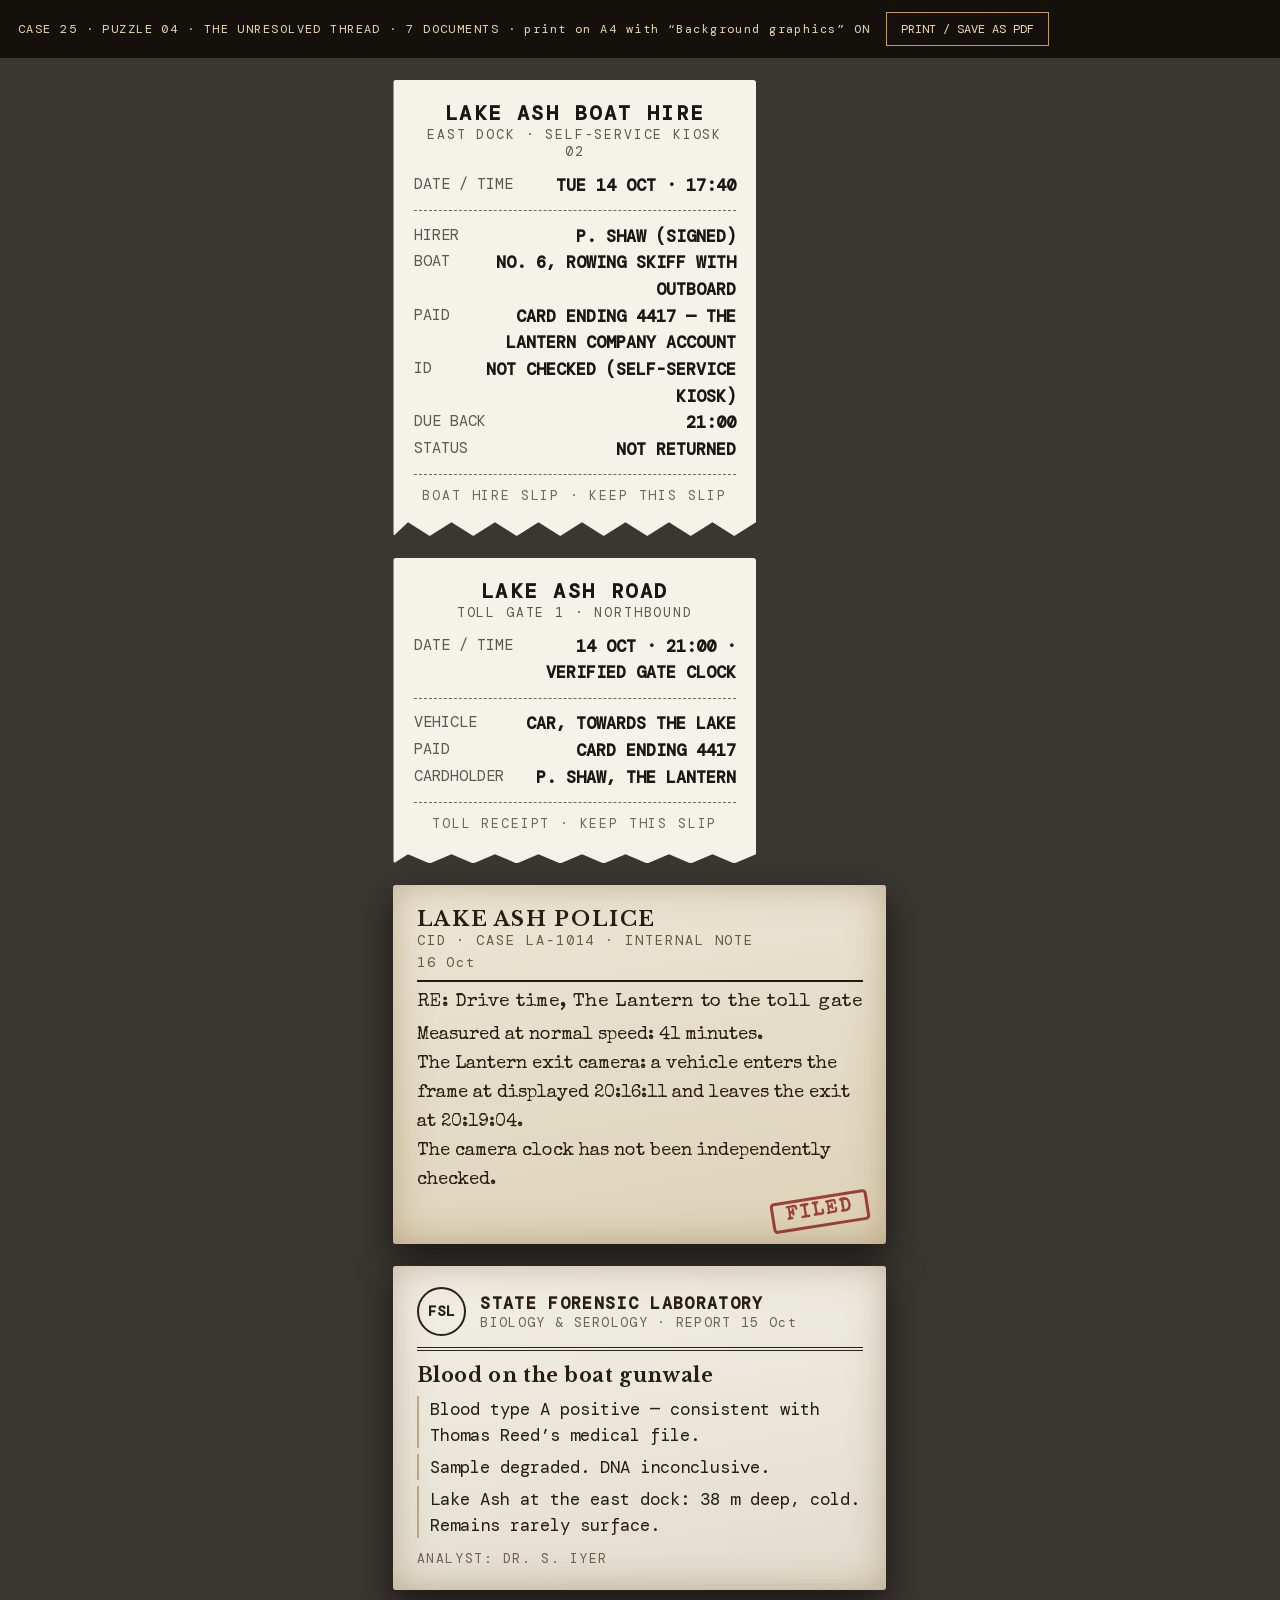
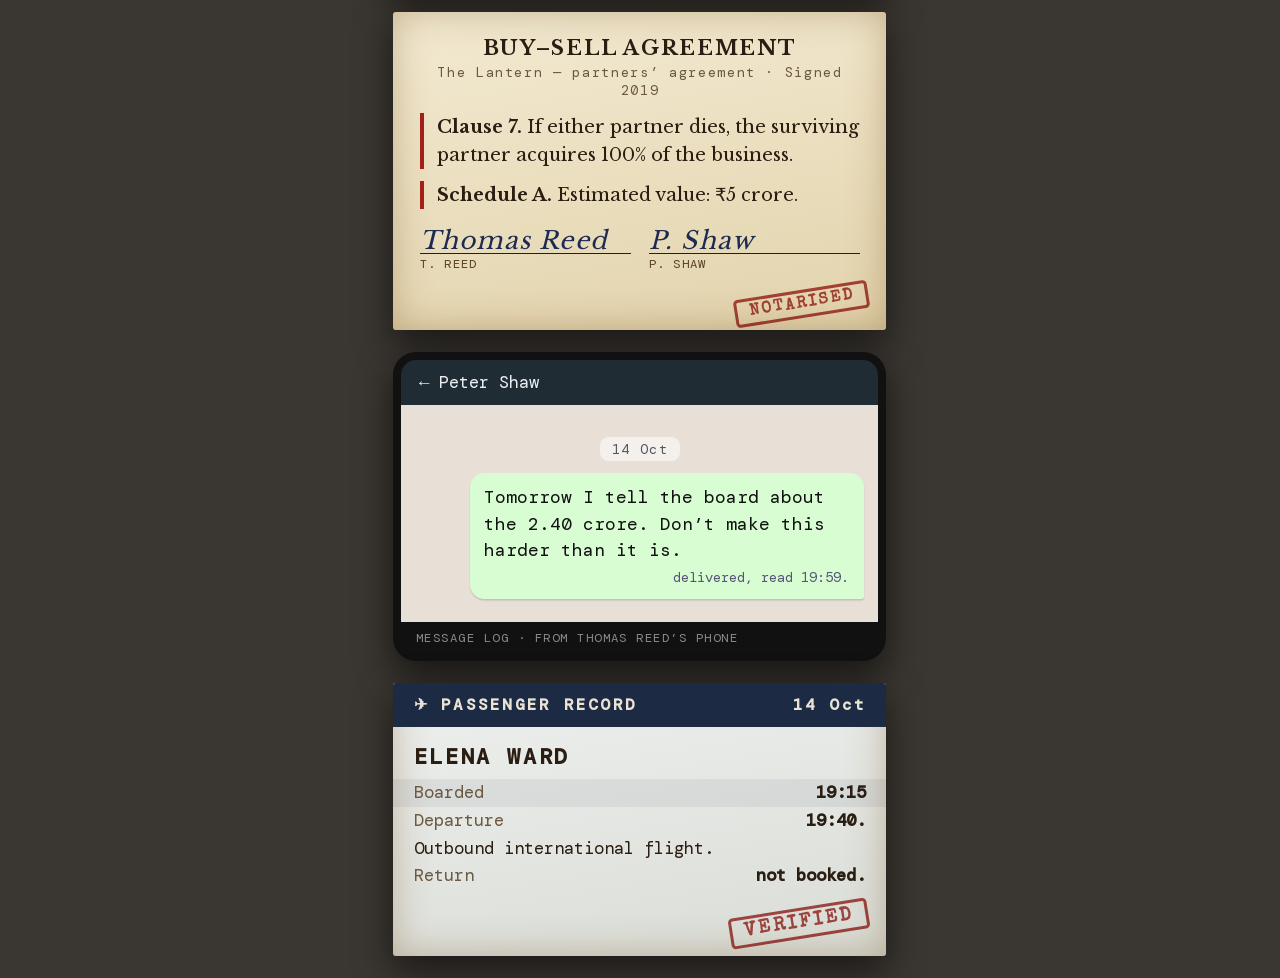
==== commit 88c89fb4: "Evidence documents redesigned as real records (kiosk slips, police memo, lab report, signed agreemen" ====
--- a/print/puzzle4-documents.html
+++ b/print/puzzle4-documents.html
@@ -1,46 +1,86 @@
-<!doctype html>
-<html lang="en"><head><meta charset="utf-8"><meta name="viewport" content="width=device-width,initial-scale=1">
-<title>Puzzle 4 Documents</title>
-<link rel="stylesheet" href="../assets/fonts/fonts.css">
-<style>
-:root{--mono:'DM Mono',monospace;--type:'Special Elite',serif}
-@page{size:A4;margin:14mm}
-*{box-sizing:border-box}
+<!doctype html><html lang="en"><head><meta charset="utf-8"><meta name="viewport" content="width=device-width,initial-scale=1"><title>Puzzle 4 Documents</title>
+<link rel="stylesheet" href="../assets/fonts/fonts.css"><style>
+:root{--mono:'DM Mono',monospace;--type:'Special Elite',serif;--serif:'Libre Baskerville',Georgia,serif}
+@page{size:A4;margin:14mm}*{box-sizing:border-box}
 html,body{margin:0;background:#3a3631;-webkit-print-color-adjust:exact;print-color-adjust:exact}
 .bar{position:sticky;top:0;z-index:5;padding:12px 18px;background:#14110d;color:#e8d6ae;font:12px var(--mono);letter-spacing:.12em;display:flex;gap:16px;align-items:center;flex-wrap:wrap}
 .bar button{padding:8px 14px;border:1px solid #c99a55;background:none;color:#f2dcae;font:inherit;cursor:pointer}
-.note{margin:18px auto;width:182mm;color:#e8d6ae;font:12px/1.6 var(--mono)}
-.page{width:182mm;min-height:120mm;margin:18px auto;display:grid;place-items:center;break-after:page;page-break-after:always}
-/* the same paper card as the game's evidence documents, drawn at print size */
-.f4-doc{position:relative;width:150mm;padding:9mm 10mm 10mm;border-radius:2px;background:linear-gradient(160deg,#e6d3ad,#d6bd8c 70%,#c9ad78);color:#2a1d12;box-shadow:0 10px 26px rgba(0,0,0,.55),inset 0 0 40px rgba(120,80,30,.35);transform:rotate(var(--r,0deg))}
-.f4-doc small{display:block;color:#8a2a20;font:15px var(--mono);letter-spacing:.16em}
-.f4-doc time{display:block;margin-top:4px;color:#5a4128;font:16px var(--mono)}
-.f4-doc h4{margin:12px 0 10px;font:22px var(--type);letter-spacing:.03em}
-.f4-doc p{margin:0;white-space:pre-line;font:17px/1.6 var(--mono)}
-@media print{.bar,.note{display:none}body{background:none}.page{margin:0 auto;min-height:0;height:255mm}.f4-doc{box-shadow:inset 0 0 40px rgba(120,80,30,.35)}}
-</style></head><body>
-<div class="bar">CASE 25 · FILE 003 · PUZZLE 04 · THE UNRESOLVED THREAD · 7 DOCUMENTS <button onclick="print()">PRINT / SAVE AS PDF</button></div>
-<p class="note">The same evidence cards as on screen, one per page. Print on A4 with “Background graphics” turned ON, then cut each card out.</p>
-<section class="page"><article class="f4-doc" style="--r:-.6deg"><small>BOAT HIRE SLIP</small><time>Tue 14 Oct · 17:40</time><h4>Lake Ash Boat Hire — east dock</h4><p>Hirer: P. Shaw (signed)
-Boat: No. 6, rowing skiff with outboard
-Paid: card ending 4417 — The Lantern company account
-ID: not checked (self-service kiosk)
-Due back: 21:00
-Status: NOT RETURNED</p></article></section>
-<section class="page"><article class="f4-doc" style="--r:.8deg"><small>TOLL RECEIPT</small><time>14 Oct · 21:00 · verified gate clock</time><h4>Lake Ash Road — toll gate</h4><p>Vehicle: car, towards the lake
-Paid: card ending 4417
-Cardholder: P. Shaw, The Lantern</p></article></section>
-<section class="page"><article class="f4-doc" style="--r:-.9deg"><small>POLICE ROUTE NOTE</small><time>16 Oct</time><h4>Drive time, The Lantern to the toll gate</h4><p>Measured at normal speed: 41 minutes.
+.page{width:182mm;margin:22px auto;display:grid;place-items:center;break-after:page;page-break-after:always}
+.slot{width:340px;zoom:1.45}
+.f4-doc{position:relative;padding:14px 16px 16px;border-radius:2px;background:linear-gradient(160deg,#e6d3ad,#d6bd8c 70%,#c9ad78);color:#2a1d12;box-shadow:0 10px 26px rgba(0,0,0,.55),inset 0 0 26px rgba(120,80,30,.35);transform:rotate(var(--r,0deg));transition:transform .25s ease,box-shadow .25s ease}
+.f4-doc small{display:block;color:#8a2a20;font:11px var(--mono);letter-spacing:.16em}
+.f4-doc time{display:block;margin-top:3px;color:#5a4128;font:12px var(--mono)}
+.f4-doc h4{margin:8px 0 6px;font:15px var(--type);letter-spacing:.03em}
+.f4-doc p{margin:0;white-space:pre-line;font:12.5px/1.55 var(--mono)}
+.f4-hand{margin:10px 0 0;padding-top:8px;border-top:1px dashed rgba(42,29,18,.25);font:italic 15px/1.45 var(--serif);color:#1d2a52;transform:rotate(-1.6deg);transform-origin:0 0}
+/* ===== Evidence documents that look like the real records ===== */
+.f4-doc .dr{display:flex;justify-content:space-between;gap:10px;font:12px/1.6 var(--mono)}
+.f4-doc .dr span{color:#6b5a42;white-space:nowrap}.f4-doc .dr b{font-weight:600;text-align:right}
+.f4-doc .dl{font:12px/1.55 var(--mono)}
+.dk-stamp{position:absolute;right:12px;bottom:12px;padding:2px 8px;border:2.5px solid #a3201a;border-radius:3px;color:#a3201a;font:700 13px var(--type);font-style:normal;letter-spacing:.14em;transform:rotate(-9deg);opacity:.8;mix-blend-mode:multiply}
+/* thermal kiosk / toll slip */
+.f4-doc.dk-receipt{justify-self:center;width:min(100%,250px);padding:14px 14px 22px;background:#f5f2ea;color:#191714;box-shadow:0 10px 24px rgba(0,0,0,.55);clip-path:polygon(0 0,100% 0,100% 97%,94% 100%,88% 97%,82% 100%,76% 97%,70% 100%,64% 97%,58% 100%,52% 97%,46% 100%,40% 97%,34% 100%,28% 97%,22% 100%,16% 97%,10% 100%,4% 97%,0 100%)}
+.dk-receipt header{text-align:center;margin-bottom:8px}
+.dk-receipt header b{display:block;font:700 14px var(--mono);letter-spacing:.12em}
+.dk-receipt header small{display:block;color:#5d5850;font:9px var(--mono);letter-spacing:.14em}
+.dk-receipt hr{border:0;border-top:1px dashed #6d675c;margin:8px 0}
+.dk-receipt .dr span{color:#5d5850;text-transform:uppercase;font-size:10.5px}
+.dk-receipt .dr b{text-transform:uppercase;font-size:11.5px}
+.dk-receipt footer{text-align:center;color:#6d675c;font:9px var(--mono);letter-spacing:.14em}
+/* police memo */
+.f4-doc.dk-memo{background:linear-gradient(170deg,#ece6d6,#ddd2b8);padding:14px 16px 34px}
+.dk-memo header{border-bottom:2px solid #1f1a14;padding-bottom:6px;margin-bottom:8px}
+.dk-memo header b{display:block;font:700 14px var(--serif);letter-spacing:.08em}
+.dk-memo header small,.dk-memo header time{display:block;color:#6b5a42;font:9.5px var(--mono);letter-spacing:.14em}
+.dk-memo h4{font:13px var(--type);margin:6px 0}
+.dk-memo p{font:12.5px/1.6 var(--type)}
+/* forensic lab report */
+.f4-doc.dk-lab{background:linear-gradient(170deg,#f2efe6,#e1dccd);padding:14px 16px 16px}
+.dk-lab header{display:flex;gap:10px;align-items:center;border-bottom:3px double #26221c;padding-bottom:8px;margin-bottom:8px}
+.dk-lab header i{display:grid;place-items:center;width:34px;height:34px;border:2px solid #26221c;border-radius:50%;font:700 10px var(--mono);font-style:normal}
+.dk-lab header b{display:block;font:700 11.5px var(--mono);letter-spacing:.08em}
+.dk-lab header small{display:block;color:#6b6252;font:9px var(--mono);letter-spacing:.1em}
+.dk-lab h4{font:600 13.5px var(--serif);margin:4px 0 6px}
+.dk-lab p{margin:0 0 4px;padding-left:8px;border-left:2px solid #b9a77f;font:12px/1.5 var(--mono)}
+.dk-lab footer{margin-top:8px;color:#6b6252;font:9px var(--mono);letter-spacing:.12em}
+/* legal agreement */
+.f4-doc.dk-legal{background:linear-gradient(170deg,#f3ead2,#e2d3ac);padding:16px 18px 40px;text-align:left}
+.dk-legal h4{text-align:center;font:700 14px var(--serif);letter-spacing:.08em;margin:0}
+.dk-legal>small{display:block;text-align:center;margin:2px 0 10px;color:#6b5a42;font:9.5px var(--mono);letter-spacing:.12em}
+.dk-legal .cl{margin:0 0 8px;padding-left:9px;border-left:3px solid #a3201a;font:12.5px/1.55 var(--serif);white-space:normal}
+.dk-legal .sigs{display:flex;justify-content:space-between;gap:12px;margin-top:12px}
+.dk-legal .sigs span{flex:1;border-top:1px solid #2a1d12;padding-top:2px;font:8.5px var(--mono);letter-spacing:.1em;color:#5a4128}
+.dk-legal .sigs em{display:block;margin-top:-22px;font:italic 17px var(--serif);color:#1d2a52}
+.dk-legal .dk-stamp{bottom:8px;font-size:11px}
+/* phone chat */
+.f4-doc.dk-chat{padding:0;background:#111;border-radius:16px;border:6px solid #111;overflow:hidden;color:#111;box-shadow:0 10px 26px rgba(0,0,0,.6)}
+.dk-chat header{background:#1f2c34;color:#e9edef;padding:8px 12px;font:12px var(--mono)}
+.dk-chat .chat{background:#e8e0d6;padding:14px 10px 16px;display:flex;flex-direction:column;gap:8px;min-height:150px;justify-content:flex-end}
+.dk-chat .chat>small{align-self:center;padding:2px 8px;border-radius:6px;background:#fff8;color:#556;font:9.5px var(--mono);letter-spacing:.1em}
+.dk-chat .chat p{align-self:flex-end;max-width:88%;margin:0;padding:8px 10px;background:#d9fdd3;border-radius:10px 10px 2px 10px;font:12.5px/1.45 var(--mono);white-space:normal;box-shadow:0 1px 1px rgba(0,0,0,.15)}
+.dk-chat .chat p span{display:block;text-align:right;margin-top:3px;color:#557;font-size:9.5px}
+.dk-chat footer{background:#111;color:#8a8a8a;padding:5px 10px;font:8.5px var(--mono);letter-spacing:.12em}
+/* flight record */
+.f4-doc.dk-flight{background:linear-gradient(170deg,#eef0ee,#d9dcd6);padding:0 0 30px;overflow:hidden}
+.dk-flight header{display:flex;justify-content:space-between;background:#1c2a44;color:#e9e3d3;padding:8px 14px;font:700 11px var(--mono);letter-spacing:.14em}
+.dk-flight h4{margin:10px 14px 6px;font:700 15px var(--mono);letter-spacing:.12em}
+.dk-flight .dr,.dk-flight .dl{padding:0 14px}
+.dk-flight .dr:nth-of-type(odd){background:rgba(28,42,68,.07)}
+/* every other case document: a typed card with a paper clip */
+.f4-doc.dk-card .dk-clip{position:absolute;right:16px;top:-10px;width:14px;height:36px;border:2.5px solid #8d8d8d;border-radius:8px;box-shadow:1px 1px 0 rgba(0,0,0,.3)}
+.f4-doc.dk-card{background:linear-gradient(160deg,#e9d8b4,#d6bd8c 70%,#c7a970);background-image:radial-gradient(circle at 82% 78%,rgba(110,70,20,.18) 0 18px,transparent 19px 24px,rgba(110,70,20,.1) 25px,transparent 27px),linear-gradient(160deg,#e9d8b4,#d6bd8c 70%,#c7a970)}
+.dk-legal .sigs{margin-top:30px}
+.f4-doc.dk-flight{padding-bottom:46px}
+
+@media print{.bar{display:none}body{background:none}.page{margin:0 auto;height:255mm}}
+</style></head><body><div class="bar">CASE 25 · PUZZLE 04 · THE UNRESOLVED THREAD · 7 DOCUMENTS · print on A4 with “Background graphics” ON <button onclick="print()">PRINT / SAVE AS PDF</button></div>
+<section class="page"><div class="slot"><article class="f4-doc dk-receipt"><header><b>LAKE ASH BOAT HIRE</b><small>EAST DOCK · SELF-SERVICE KIOSK 02</small></header><div class="dr"><span>DATE / TIME</span><b>Tue 14 Oct · 17:40</b></div><hr><div class="dr"><span>Hirer</span><b>P. Shaw (signed)</b></div><div class="dr"><span>Boat</span><b>No. 6, rowing skiff with outboard</b></div><div class="dr"><span>Paid</span><b>card ending 4417 — The Lantern company account</b></div><div class="dr"><span>ID</span><b>not checked (self-service kiosk)</b></div><div class="dr"><span>Due back</span><b>21:00</b></div><div class="dr"><span>Status</span><b>NOT RETURNED</b></div><hr><footer>BOAT HIRE SLIP · KEEP THIS SLIP</footer></article></div></section>
+<section class="page"><div class="slot"><article class="f4-doc dk-receipt"><header><b>LAKE ASH ROAD</b><small>TOLL GATE 1 · NORTHBOUND</small></header><div class="dr"><span>DATE / TIME</span><b>14 Oct · 21:00 · verified gate clock</b></div><hr><div class="dr"><span>Vehicle</span><b>car, towards the lake</b></div><div class="dr"><span>Paid</span><b>card ending 4417</b></div><div class="dr"><span>Cardholder</span><b>P. Shaw, The Lantern</b></div><hr><footer>TOLL RECEIPT · KEEP THIS SLIP</footer></article></div></section>
+<section class="page"><div class="slot"><article class="f4-doc dk-memo"><header><b>LAKE ASH POLICE</b><small>CID · CASE LA-1014 · INTERNAL NOTE</small><time>16 Oct</time></header><h4>RE: Drive time, The Lantern to the toll gate</h4><p>Measured at normal speed: 41 minutes.
 The Lantern exit camera: a vehicle enters the frame at displayed 20:16:11 and leaves the exit at 20:19:04.
-The camera clock has not been independently checked.</p></article></section>
-<section class="page"><article class="f4-doc" style="--r:.5deg"><small>LABORATORY NOTE</small><time>15 Oct</time><h4>Blood on the boat gunwale</h4><p>Blood type A positive — consistent with Thomas Reed’s medical file.
-Sample degraded. DNA inconclusive.
-Lake Ash at the east dock: 38 m deep, cold. Remains rarely surface.</p></article></section>
-<section class="page"><article class="f4-doc" style="--r:-.4deg"><small>BUY–SELL AGREEMENT</small><time>Signed 2019</time><h4>The Lantern — partners’ agreement</h4><p>If either partner dies, the surviving partner acquires 100% of the business.
-Estimated value: ₹5 crore.</p></article></section>
-<section class="page"><article class="f4-doc" style="--r:.9deg"><small>MESSAGE LOG</small><time>14 Oct · 19:58</time><h4>Thomas Reed → Peter Shaw</h4><p>“Tomorrow I tell the board about the 2.40 crore. Don’t make this harder than it is.”
-Status: delivered, read 19:59.</p></article></section>
-<section class="page"><article class="f4-doc" style="--r:-.7deg"><small>TRAVEL RECORD</small><time>14 Oct</time><h4>Elena Ward — flight record</h4><p>Boarded 19:15. Departure 19:40.
-Outbound international flight.
-Return: not booked.</p></article></section>
+The camera clock has not been independently checked.</p><i class="dk-stamp">FILED</i></article></div></section>
+<section class="page"><div class="slot"><article class="f4-doc dk-lab"><header><i>FSL</i><div><b>STATE FORENSIC LABORATORY</b><small>BIOLOGY &amp; SEROLOGY · REPORT 15 Oct</small></div></header><h4>Blood on the boat gunwale</h4><p>Blood type A positive — consistent with Thomas Reed’s medical file.</p><p>Sample degraded. DNA inconclusive.</p><p>Lake Ash at the east dock: 38 m deep, cold. Remains rarely surface.</p><footer>ANALYST: DR. S. IYER</footer></article></div></section>
+<section class="page"><div class="slot"><article class="f4-doc dk-legal"><h4>BUY–SELL AGREEMENT</h4><small>The Lantern — partners’ agreement · Signed 2019</small><p class="cl"><b>Clause 7.</b> If either partner dies, the surviving partner acquires 100% of the business.</p><p class="cl"><b>Schedule A.</b> Estimated value: ₹5 crore.</p><div class="sigs"><span><em>Thomas Reed</em>T. REED</span><span><em>P. Shaw</em>P. SHAW</span></div><i class="dk-stamp">NOTARISED</i></article></div></section>
+<section class="page"><div class="slot"><article class="f4-doc dk-chat"><header>← Peter Shaw</header><div class="chat"><small>14 Oct</small><p>Tomorrow I tell the board about the 2.40 crore. Don’t make this harder than it is.<span>delivered, read 19:59.</span></p></div><footer>MESSAGE LOG · FROM THOMAS REED’S PHONE</footer></article></div></section>
+<section class="page"><div class="slot"><article class="f4-doc dk-flight"><header><b>✈ PASSENGER RECORD</b><span>14 Oct</span></header><h4>ELENA WARD</h4><div class="dr"><span>Boarded</span><b>19:15</b></div><div class="dr"><span>Departure</span><b>19:40.</b></div><div class="dl">Outbound international flight.</div><div class="dr"><span>Return</span><b>not booked.</b></div><i class="dk-stamp">VERIFIED</i></article></div></section>
 </body></html>
